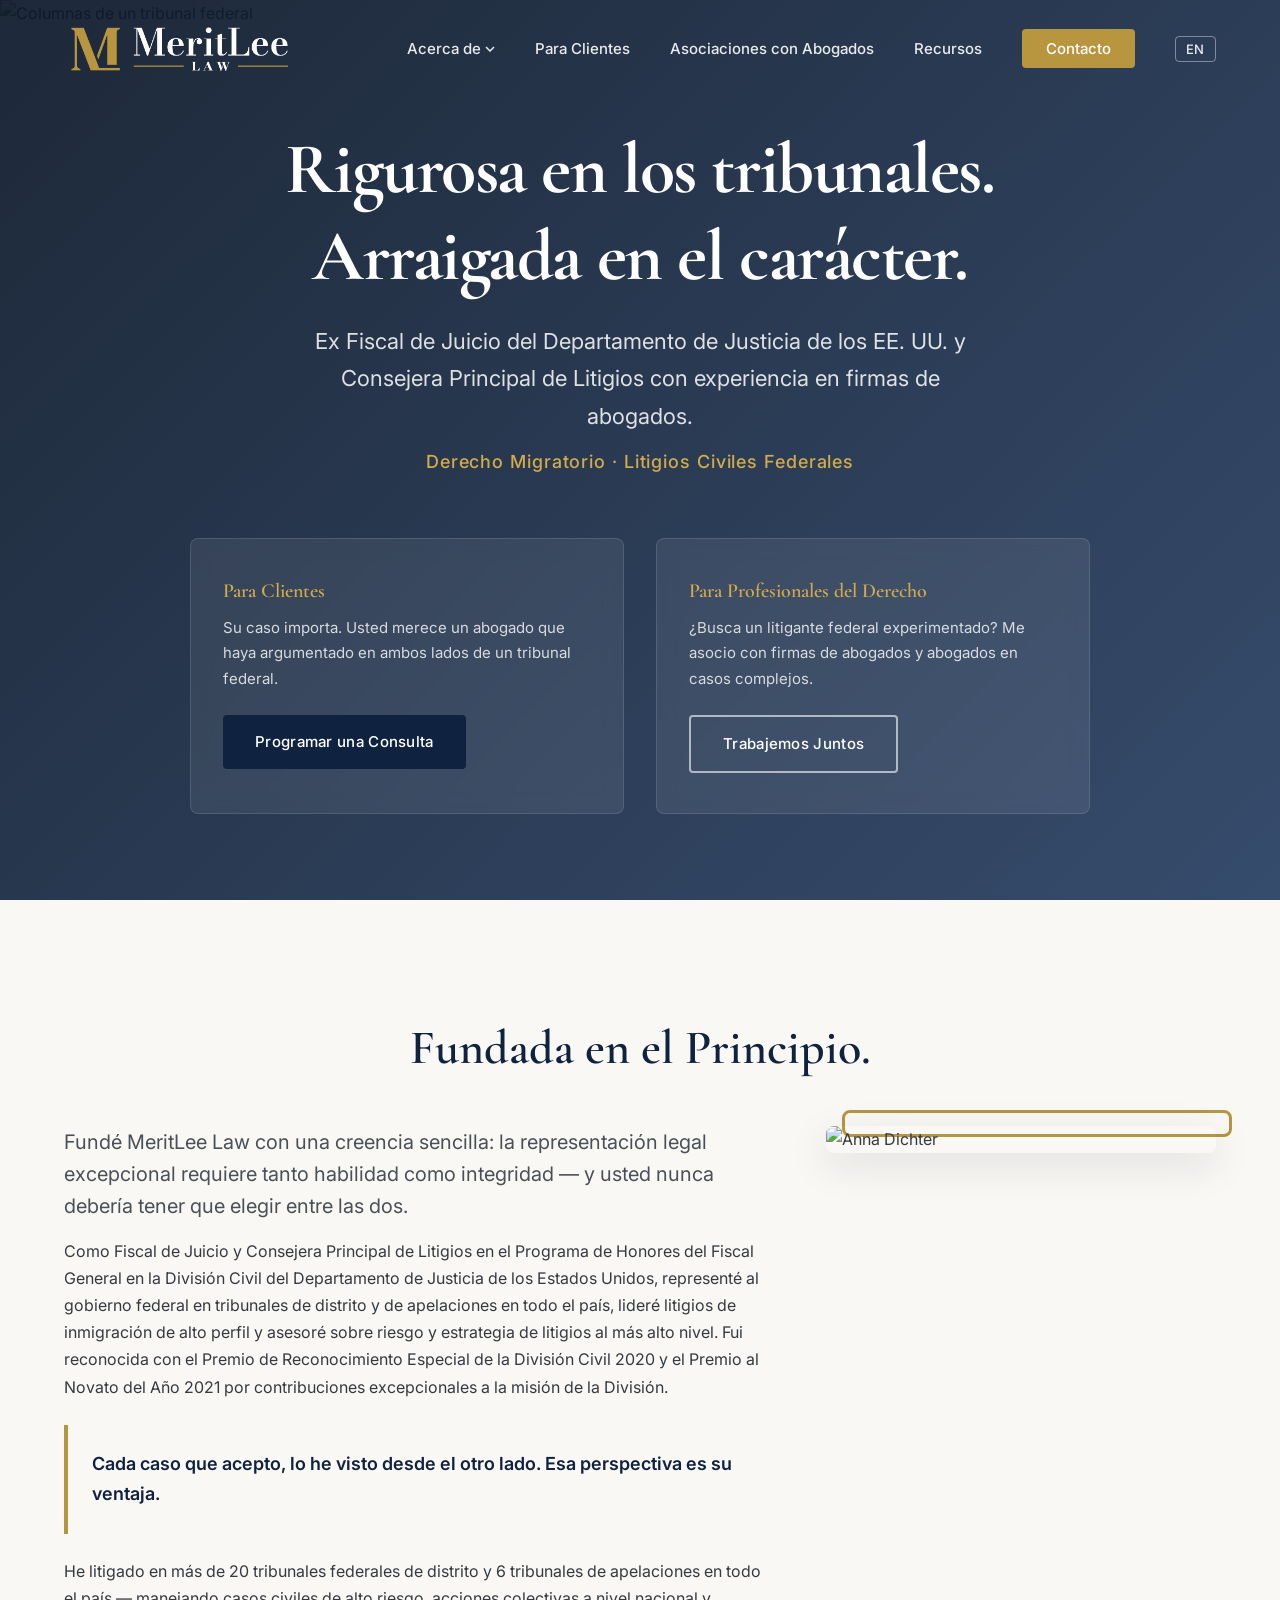
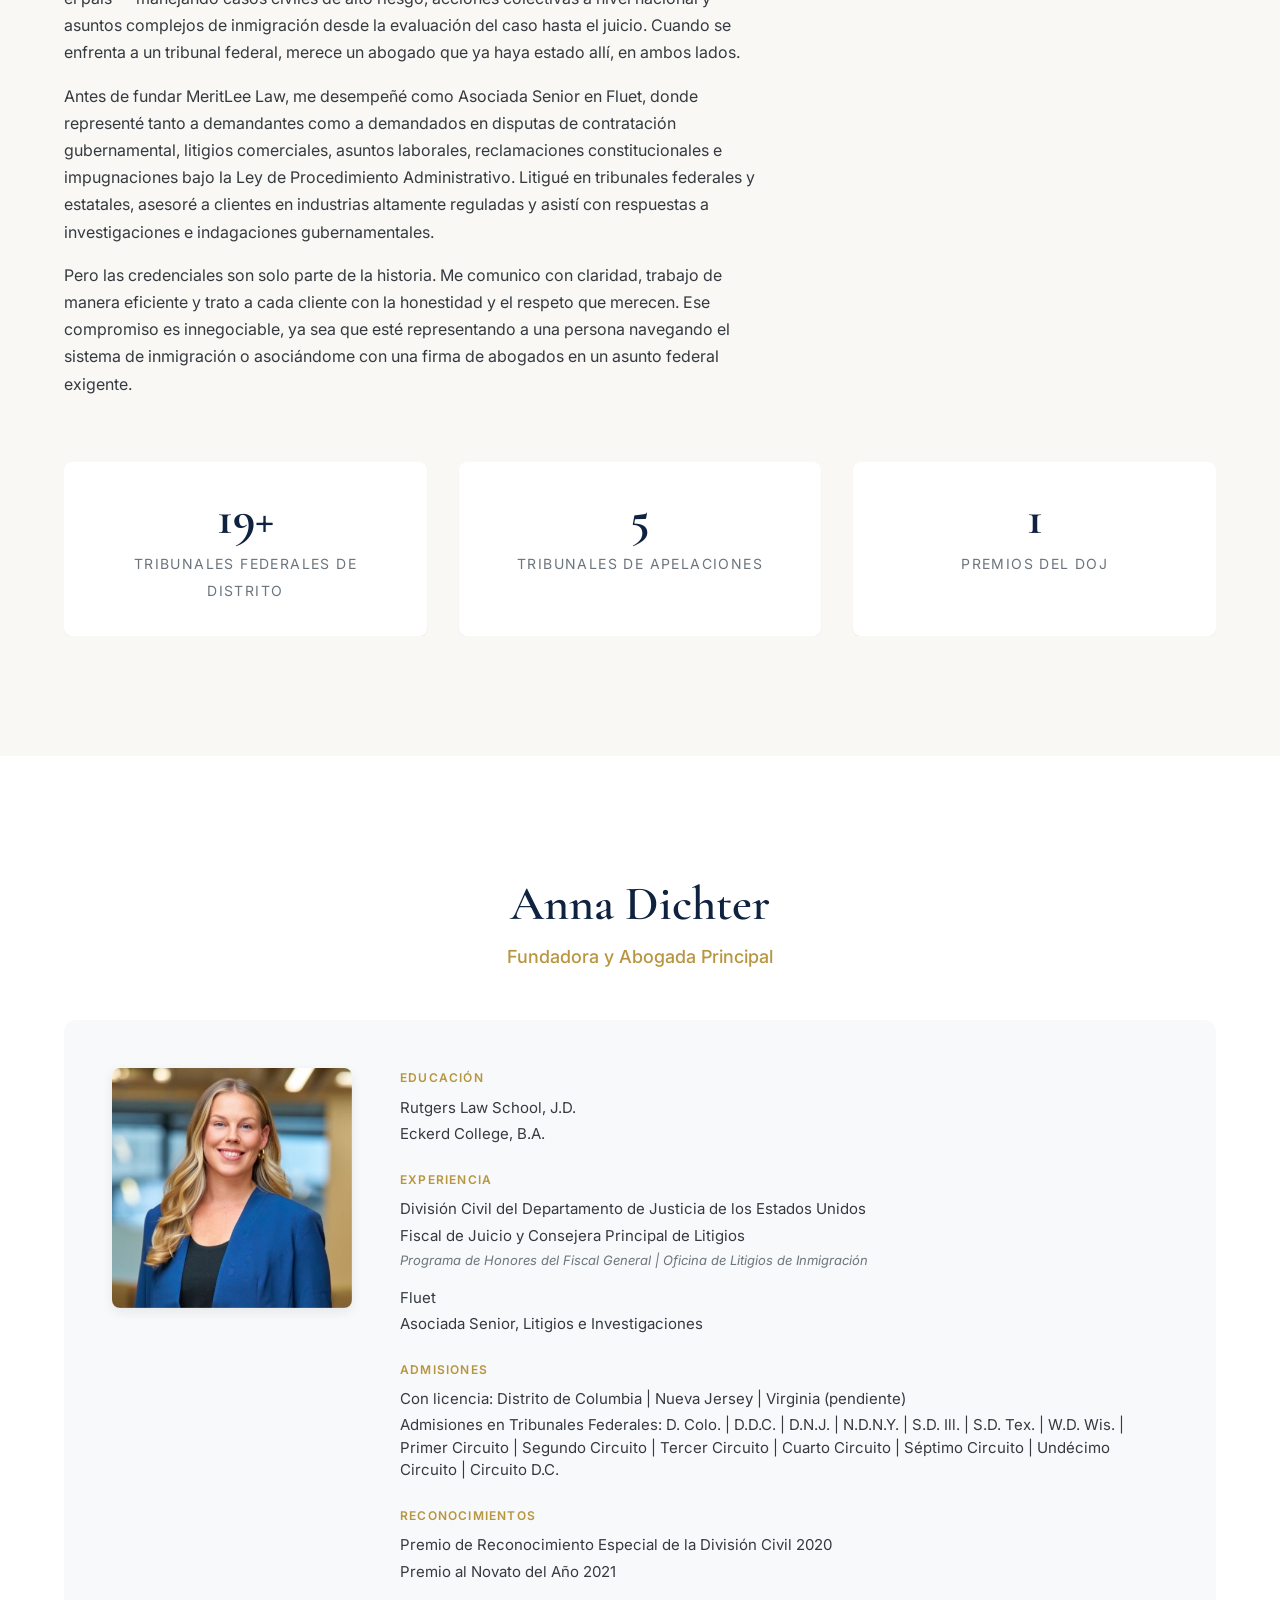
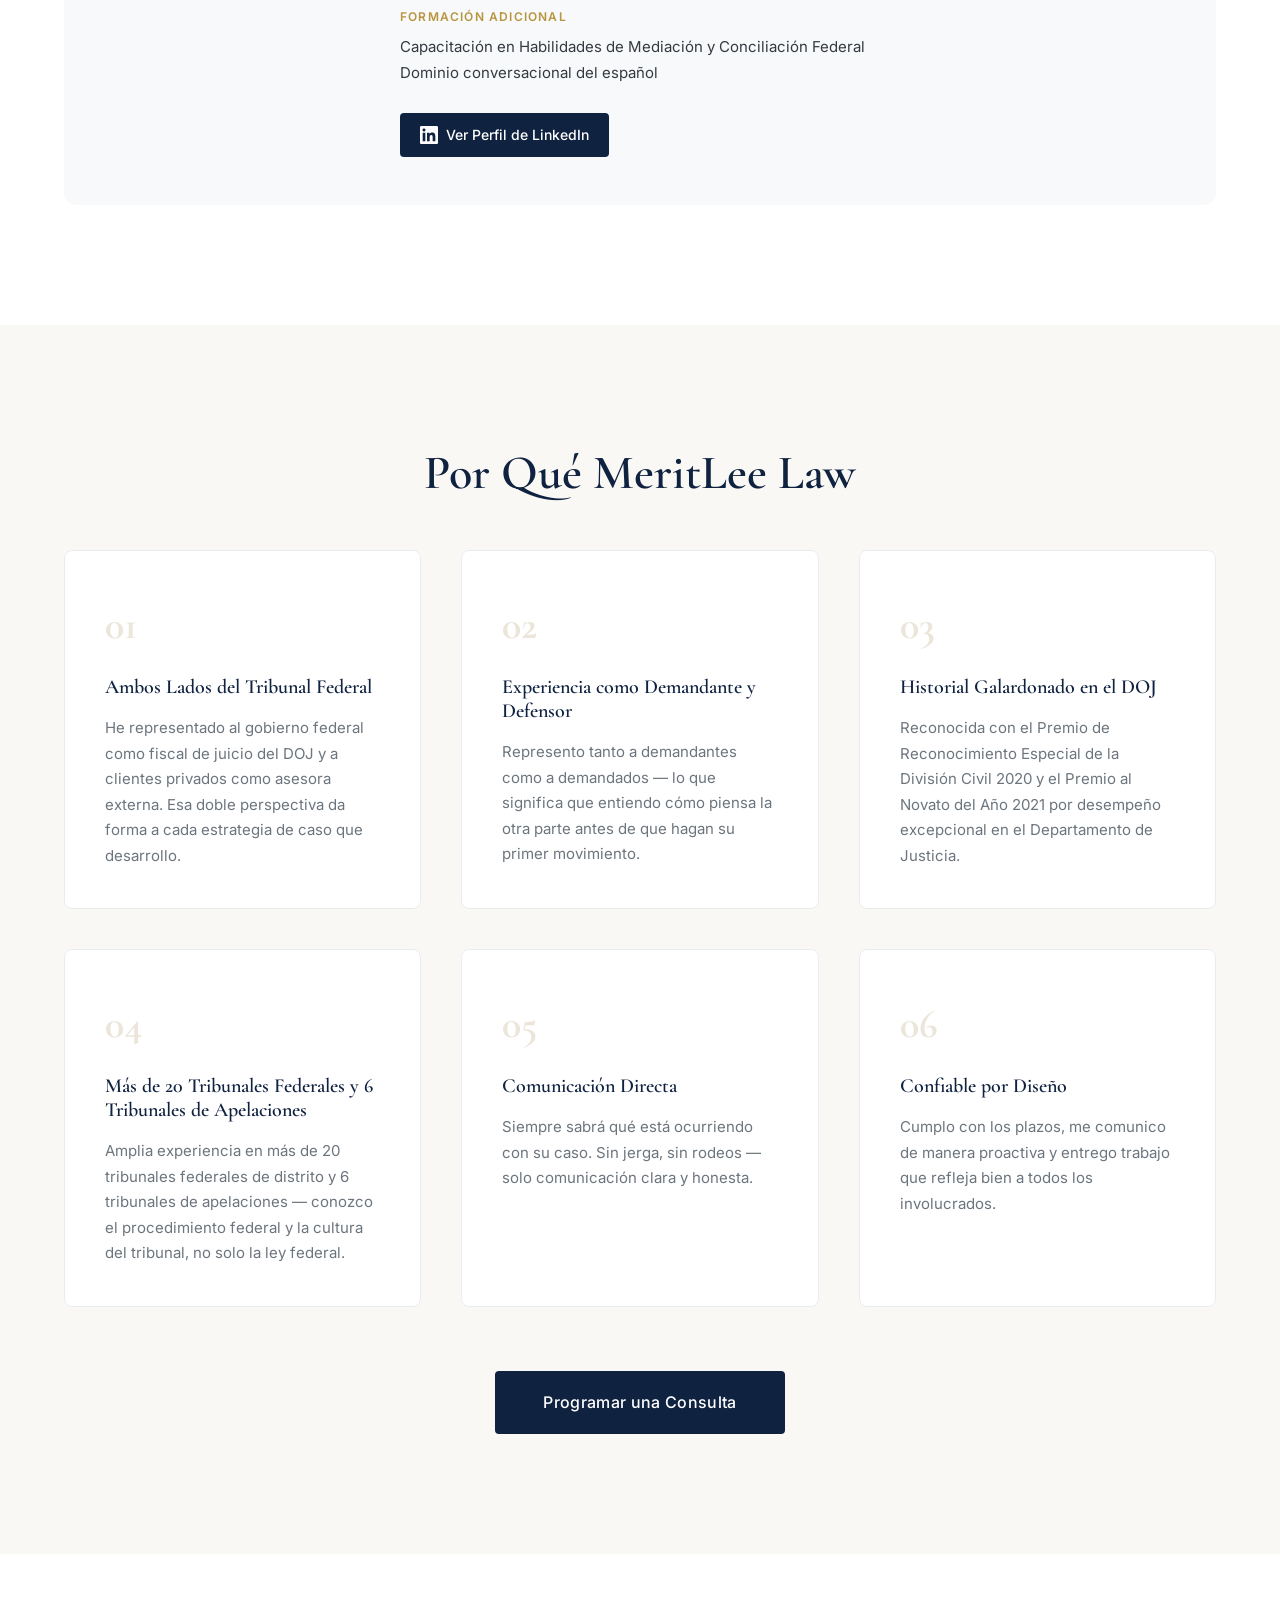
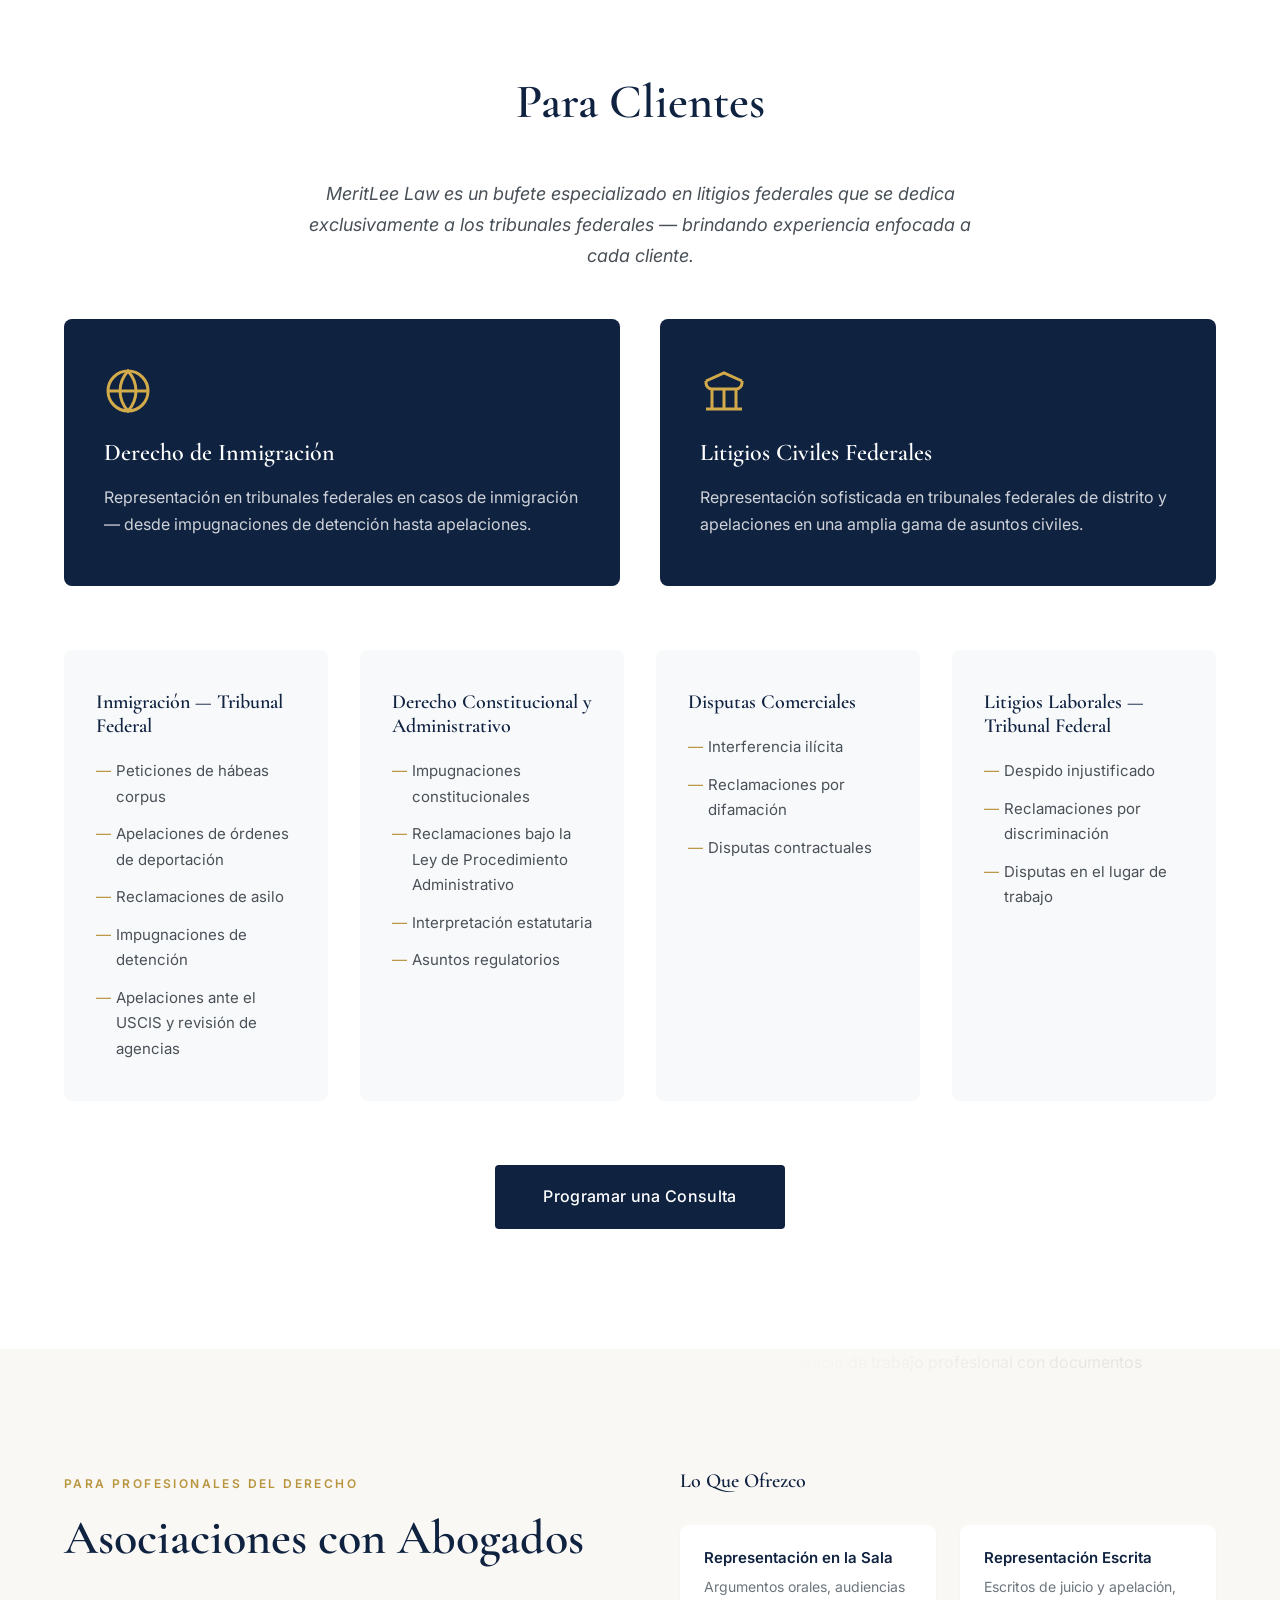
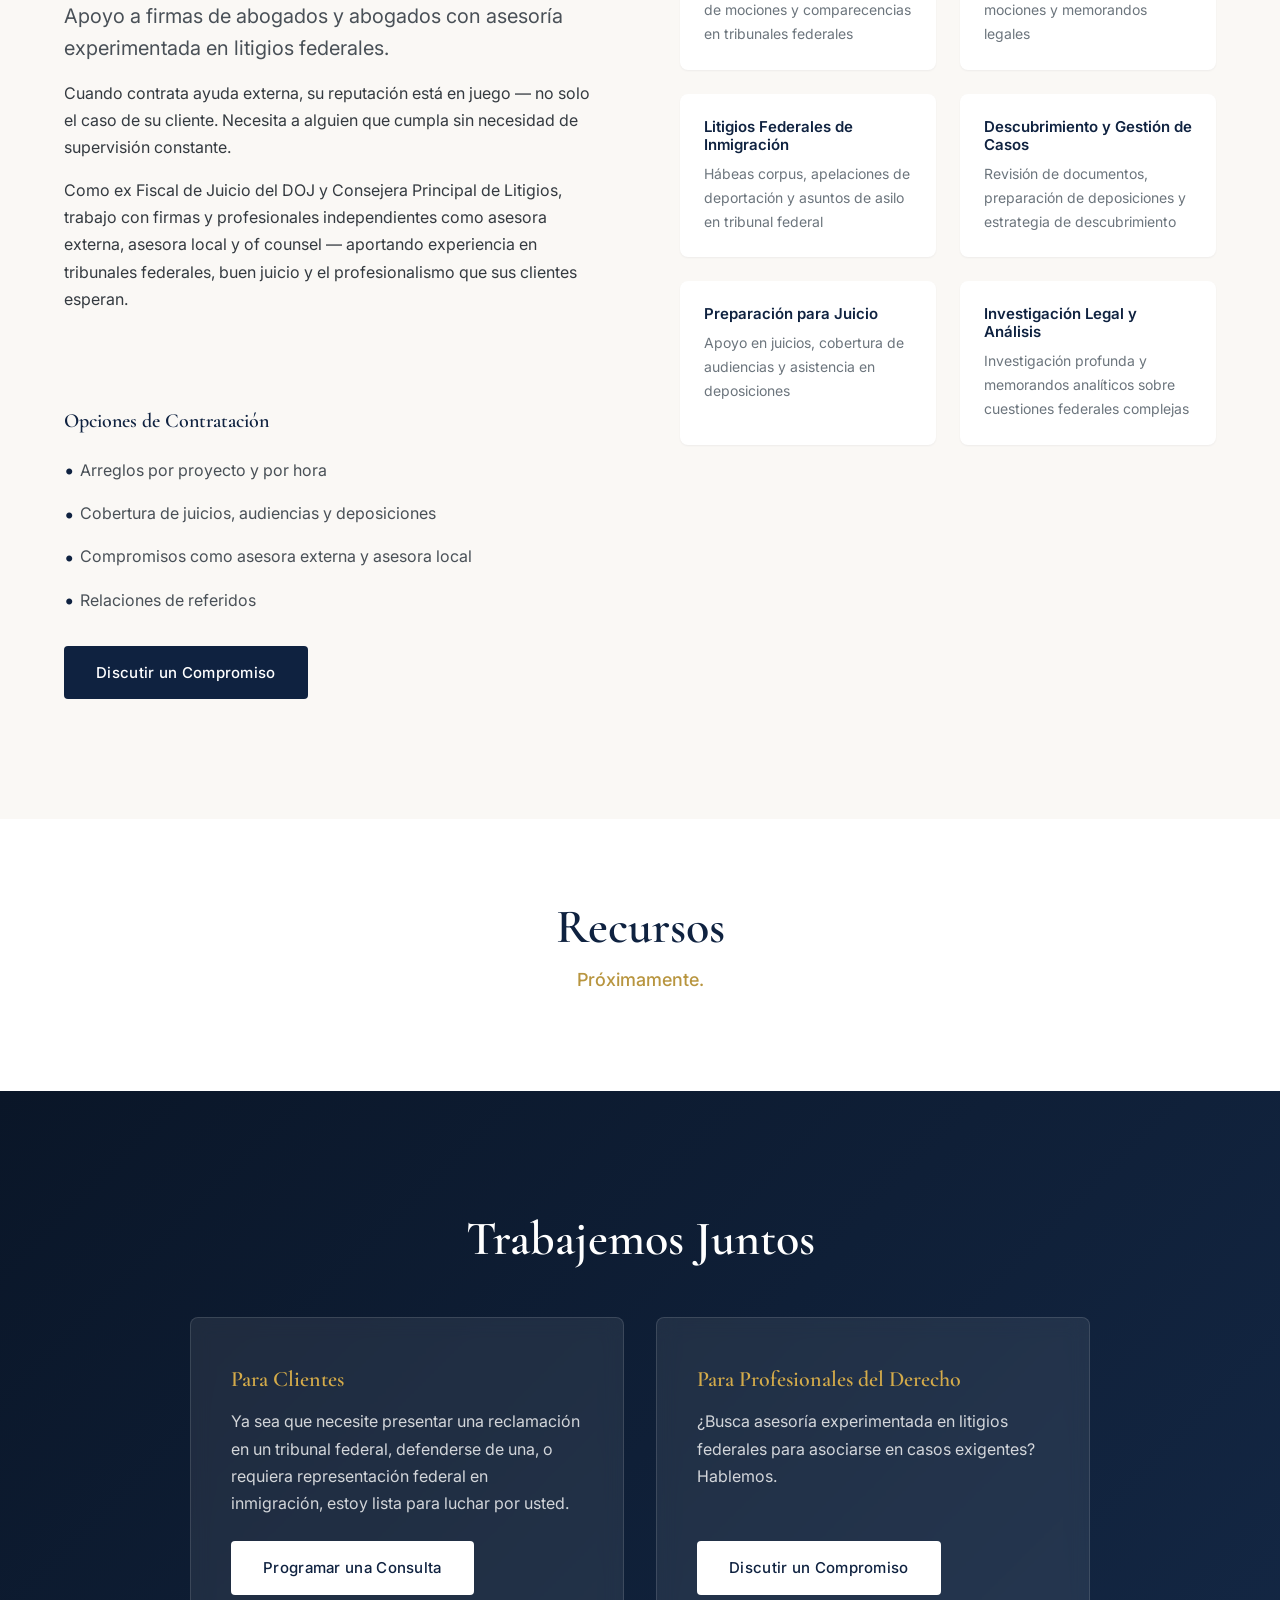
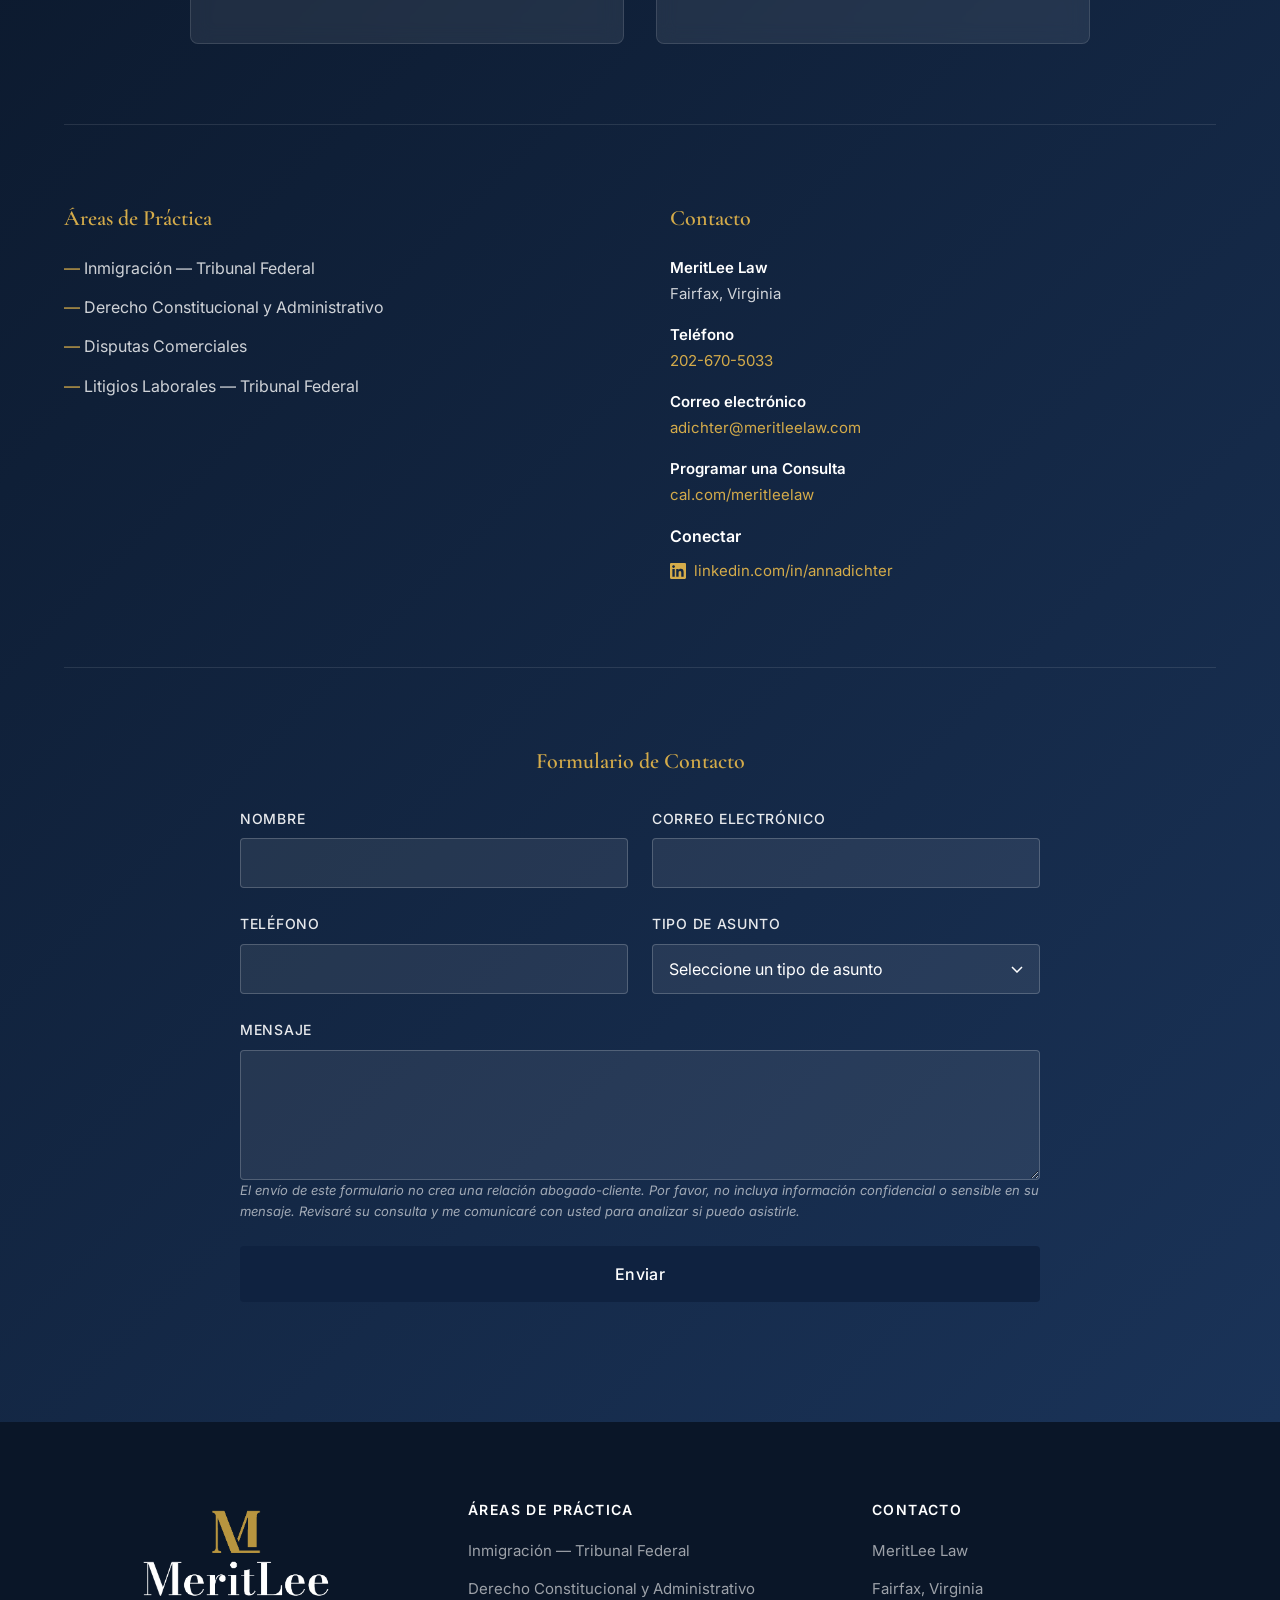
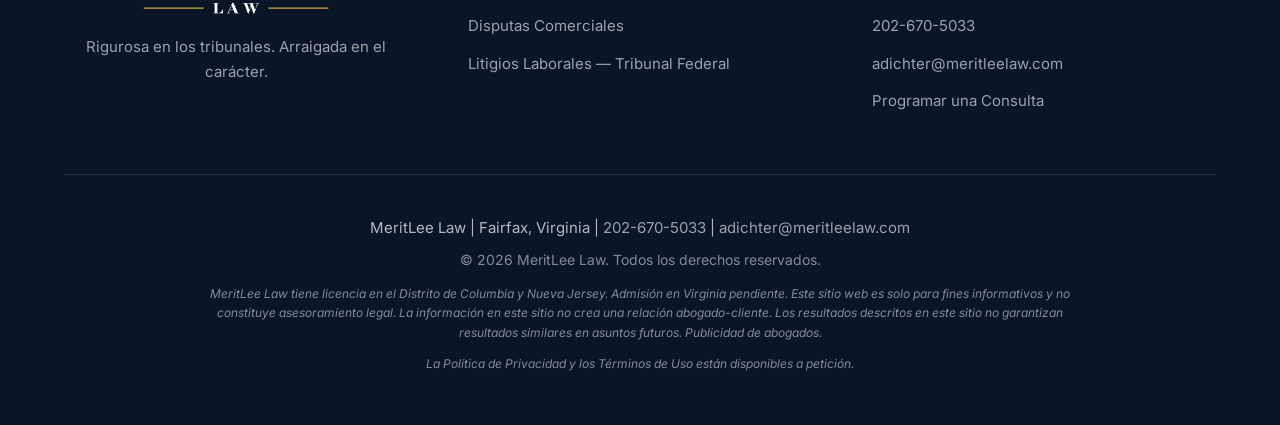
==== es/index.html @ 9e69882e "Add Spanish translation page and language toggle - Create es/index.html with professional Spanish tr" ====
<!DOCTYPE html>
<html lang="es">
<head>
    <meta charset="UTF-8">
    <meta name="viewport" content="width=device-width, initial-scale=1.0">
    <title>MeritLee Law | Ex Fiscal del DOJ | Litigios Federales</title>
    <meta name="description" content="Ex fiscal de juicio del DOJ que ofrece representaci&oacute;n en litigios federales y derecho migratorio. MeritLee Law &mdash; rigurosa en los tribunales, arraigada en el car&aacute;cter.">
    <link rel="preconnect" href="https://fonts.googleapis.com">
    <link rel="preconnect" href="https://fonts.gstatic.com" crossorigin>
    <link href="https://fonts.googleapis.com/css2?family=Bodoni+Moda:opsz,wght@6..96,400;6..96,500;6..96,600&family=Cormorant+Garamond:wght@400;500;600;700&family=Inter:wght@300;400;500;600&display=swap" rel="stylesheet">
    <link rel="icon" type="image/svg+xml" href="../favicon.svg">
    <link rel="stylesheet" href="../styles.css">
</head>
<body>
    <!-- Navigation -->
    <nav class="nav" id="nav">
        <div class="nav-container">
            <a href="#" class="logo">
                <img src="../images/logo-white.png" alt="MeritLee Law" class="logo-img logo-img-white">
                <img src="../images/logo-color.png" alt="MeritLee Law" class="logo-img logo-img-color">
            </a>
            <button class="nav-toggle" id="nav-toggle" aria-label="Alternar navegaci&oacute;n">
                <span></span>
                <span></span>
                <span></span>
            </button>
            <ul class="nav-menu" id="nav-menu">
                <li class="nav-dropdown">
                    <a href="#about" class="nav-dropdown-trigger">Acerca de <svg class="dropdown-arrow" viewBox="0 0 10 6" width="10" height="6"><path d="M1 1l4 4 4-4" stroke="currentColor" fill="none" stroke-width="1.5"/></svg></a>
                    <ul class="nav-dropdown-menu">
                        <li><a href="#anna-dichter">Anna Dichter</a></li>
                        <li><a href="#why-us">Por Qu&eacute; MeritLee Law</a></li>
                    </ul>
                </li>
                <li><a href="#services">Para Clientes</a></li>
                <li><a href="#contract">Asociaciones con Abogados</a></li>
                <li><a href="#resources">Recursos</a></li>
                <li><a href="#contact" class="nav-cta">Contacto</a></li>
                <li class="lang-toggle"><a href="/" class="lang-link">EN</a></li>
            </ul>
        </div>
    </nav>

    <!-- Hero Section -->
    <header class="hero">
        <div class="hero-bg">
            <img src="https://images.unsplash.com/photo-1589829545856-d10d557cf95f?auto=format&fit=crop&w=1920&q=80" alt="Columnas de un tribunal federal" class="hero-image">
        </div>
        <div class="hero-content">
            <h1 class="hero-title">Rigurosa en los tribunales.<br>Arraigada en el car&aacute;cter.</h1>
            <p class="hero-subtitle">Ex Fiscal de Juicio del Departamento de Justicia de los EE. UU. y Consejera Principal de Litigios con experiencia en firmas de abogados.</p>
            <p class="hero-practice-areas">Derecho Migratorio &middot; Litigios Civiles Federales</p>
            <div class="hero-cards">
                <div class="hero-card">
                    <h3>Para Clientes</h3>
                    <p>Su caso importa. Usted merece un abogado que haya argumentado en ambos lados de un tribunal federal.</p>
                    <a href="https://cal.com/meritleelaw" class="btn btn-primary" target="_blank" rel="noopener noreferrer">Programar una Consulta</a>
                </div>
                <div class="hero-card">
                    <h3>Para Profesionales del Derecho</h3>
                    <p>&iquest;Busca un litigante federal experimentado? Me asocio con firmas de abogados y abogados en casos complejos.</p>
                    <a href="#contract" class="btn btn-secondary hero-btn-secondary">Trabajemos Juntos</a>
                </div>
            </div>
        </div>
    </header>

    <!-- About Section -->
    <section class="section about" id="about">
        <div class="container">
            <div class="section-header">
                <h2 class="section-title">Fundada en el Principio.</h2>
            </div>
            <div class="about-content about-content-new">
                <div class="about-text">
                    <p class="lead">Fund&eacute; MeritLee Law con una creencia sencilla: la representaci&oacute;n legal excepcional requiere tanto habilidad como integridad &mdash; y usted nunca deber&iacute;a tener que elegir entre las dos.</p>
                    <p>Como Fiscal de Juicio y Consejera Principal de Litigios en el Programa de Honores del Fiscal General en la Divisi&oacute;n Civil del Departamento de Justicia de los Estados Unidos, represent&eacute; al gobierno federal en tribunales de distrito y de apelaciones en todo el pa&iacute;s, lider&eacute; litigios de inmigraci&oacute;n de alto perfil y asesor&eacute; sobre riesgo y estrategia de litigios al m&aacute;s alto nivel. Fui reconocida con el Premio de Reconocimiento Especial de la Divisi&oacute;n Civil 2020 y el Premio al Novato del A&ntilde;o 2021 por contribuciones excepcionales a la misi&oacute;n de la Divisi&oacute;n.</p>
                    <p class="about-highlight"><strong>Cada caso que acepto, lo he visto desde el otro lado. Esa perspectiva es su ventaja.</strong></p>
                    <p>He litigado en m&aacute;s de 20 tribunales federales de distrito y 6 tribunales de apelaciones en todo el pa&iacute;s &mdash; manejando casos civiles de alto riesgo, acciones colectivas a nivel nacional y asuntos complejos de inmigraci&oacute;n desde la evaluaci&oacute;n del caso hasta el juicio. Cuando se enfrenta a un tribunal federal, merece un abogado que ya haya estado all&iacute;, en ambos lados.</p>
                    <p>Antes de fundar MeritLee Law, me desempe&ntilde;&eacute; como Asociada Senior en Fluet, donde represent&eacute; tanto a demandantes como a demandados en disputas de contrataci&oacute;n gubernamental, litigios comerciales, asuntos laborales, reclamaciones constitucionales e impugnaciones bajo la Ley de Procedimiento Administrativo. Litigu&eacute; en tribunales federales y estatales, asesor&eacute; a clientes en industrias altamente reguladas y asist&iacute; con respuestas a investigaciones e indagaciones gubernamentales.</p>
                    <p>Pero las credenciales son solo parte de la historia. Me comunico con claridad, trabajo de manera eficiente y trato a cada cliente con la honestidad y el respeto que merecen. Ese compromiso es innegociable, ya sea que est&eacute; representando a una persona navegando el sistema de inmigraci&oacute;n o asoci&aacute;ndome con una firma de abogados en un asunto federal exigente.</p>
                </div>
                <div class="about-sidebar">
                    <div class="about-photo">
                        <img src="../images/anna-tan-suit.jpg" alt="Anna Dichter">
                    </div>
                </div>
            </div>
            <div class="about-stats">
                <div class="stat">
                    <span class="stat-number">20+</span>
                    <span class="stat-label">Tribunales Federales de Distrito</span>
                </div>
                <div class="stat">
                    <span class="stat-number">6</span>
                    <span class="stat-label">Tribunales de Apelaciones</span>
                </div>
                <div class="stat">
                    <span class="stat-number">2</span>
                    <span class="stat-label">Premios del DOJ</span>
                </div>
            </div>
        </div>
    </section>

    <!-- Anna Dichter Section -->
    <section class="section attorneys" id="anna-dichter">
        <div class="container">
            <div class="section-header">
                <h2 class="section-title">Anna Dichter</h2>
                <p class="section-subtitle">Fundadora y Abogada Principal</p>
            </div>
            <div class="attorneys-grid">
                <div class="attorney-card">
                    <div class="attorney-image">
                        <img src="../images/anna-dichter.jpg" alt="Anna Dichter">
                    </div>
                    <div class="attorney-info">
                        <div class="attorney-credentials">
                            <div class="credential credential-wide">
                                <span class="credential-label">Educaci&oacute;n</span>
                                <span class="credential-value">Rutgers Law School, J.D.</span>
                                <span class="credential-value">Eckerd College, B.A.</span>
                            </div>
                            <div class="credential credential-wide">
                                <span class="credential-label">Experiencia</span>
                                <span class="credential-value">Divisi&oacute;n Civil del Departamento de Justicia de los Estados Unidos</span>
                                <span class="credential-value">Fiscal de Juicio y Consejera Principal de Litigios</span>
                                <span class="credential-value credential-sub">Programa de Honores del Fiscal General | Oficina de Litigios de Inmigraci&oacute;n</span>
                                <span class="credential-value" style="margin-top: 12px;">Fluet</span>
                                <span class="credential-value">Asociada Senior, Litigios e Investigaciones</span>
                            </div>
                            <div class="credential credential-wide">
                                <span class="credential-label">Admisiones</span>
                                <span class="credential-value">Con licencia: Distrito de Columbia | Nueva Jersey | Virginia (pendiente)</span>
                                <span class="credential-value">Admisiones en Tribunales Federales: D. Colo. | D.D.C. | D.N.J. | N.D.N.Y. | S.D. Ill. | S.D. Tex. | W.D. Wis. | Primer Circuito | Segundo Circuito | Tercer Circuito | Cuarto Circuito | S&eacute;ptimo Circuito | Und&eacute;cimo Circuito | Circuito D.C.</span>
                            </div>
                            <div class="credential credential-wide">
                                <span class="credential-label">Reconocimientos</span>
                                <span class="credential-value">Premio de Reconocimiento Especial de la Divisi&oacute;n Civil 2020</span>
                                <span class="credential-value">Premio al Novato del A&ntilde;o 2021</span>
                            </div>
                            <div class="credential credential-wide">
                                <span class="credential-label">Formaci&oacute;n Adicional</span>
                                <span class="credential-value">Capacitaci&oacute;n en Habilidades de Mediaci&oacute;n y Conciliaci&oacute;n Federal</span>
                                <span class="credential-value">Dominio conversacional del espa&ntilde;ol</span>
                            </div>
                        </div>
                        <a href="https://www.linkedin.com/in/anna-dichter-69ab863a/" target="_blank" rel="noopener noreferrer" class="attorney-linkedin">
                            <svg viewBox="0 0 24 24" fill="currentColor" width="20" height="20">
                                <path d="M20.447 20.452h-3.554v-5.569c0-1.328-.027-3.037-1.852-3.037-1.853 0-2.136 1.445-2.136 2.939v5.667H9.351V9h3.414v1.561h.046c.477-.9 1.637-1.85 3.37-1.85 3.601 0 4.267 2.37 4.267 5.455v6.286zM5.337 7.433c-1.144 0-2.063-.926-2.063-2.065 0-1.138.92-2.063 2.063-2.063 1.14 0 2.064.925 2.064 2.063 0 1.139-.925 2.065-2.064 2.065zm1.782 13.019H3.555V9h3.564v11.452zM22.225 0H1.771C.792 0 0 .774 0 1.729v20.542C0 23.227.792 24 1.771 24h20.451C23.2 24 24 23.227 24 22.271V1.729C24 .774 23.2 0 22.222 0h.003z"/>
                            </svg>
                            Ver Perfil de LinkedIn
                        </a>
                    </div>
                </div>
            </div>
        </div>
    </section>

    <!-- Why MeritLee Law Section -->
    <section class="section why-us" id="why-us">
        <div class="container">
            <div class="section-header">
                <h2 class="section-title">Por Qu&eacute; MeritLee Law</h2>
            </div>
            <div class="why-grid">
                <div class="why-card">
                    <div class="why-number">01</div>
                    <h3>Ambos Lados del Tribunal Federal</h3>
                    <p>He representado al gobierno federal como fiscal de juicio del DOJ y a clientes privados como asesora externa. Esa doble perspectiva da forma a cada estrategia de caso que desarrollo.</p>
                </div>
                <div class="why-card">
                    <div class="why-number">02</div>
                    <h3>Experiencia como Demandante y Defensor</h3>
                    <p>Represento tanto a demandantes como a demandados &mdash; lo que significa que entiendo c&oacute;mo piensa la otra parte antes de que hagan su primer movimiento.</p>
                </div>
                <div class="why-card">
                    <div class="why-number">03</div>
                    <h3>Historial Galardonado en el DOJ</h3>
                    <p>Reconocida con el Premio de Reconocimiento Especial de la Divisi&oacute;n Civil 2020 y el Premio al Novato del A&ntilde;o 2021 por desempe&ntilde;o excepcional en el Departamento de Justicia.</p>
                </div>
                <div class="why-card">
                    <div class="why-number">04</div>
                    <h3>M&aacute;s de 20 Tribunales Federales y 6 Tribunales de Apelaciones</h3>
                    <p>Amplia experiencia en m&aacute;s de 20 tribunales federales de distrito y 6 tribunales de apelaciones &mdash; conozco el procedimiento federal y la cultura del tribunal, no solo la ley federal.</p>
                </div>
                <div class="why-card">
                    <div class="why-number">05</div>
                    <h3>Comunicaci&oacute;n Directa</h3>
                    <p>Siempre sabr&aacute; qu&eacute; est&aacute; ocurriendo con su caso. Sin jerga, sin rodeos &mdash; solo comunicaci&oacute;n clara y honesta.</p>
                </div>
                <div class="why-card">
                    <div class="why-number">06</div>
                    <h3>Confiable por Dise&ntilde;o</h3>
                    <p>Cumplo con los plazos, me comunico de manera proactiva y entrego trabajo que refleja bien a todos los involucrados.</p>
                </div>
            </div>
            <div class="why-cta">
                <a href="https://cal.com/meritleelaw" class="btn btn-primary btn-large" target="_blank" rel="noopener noreferrer">Programar una Consulta</a>
            </div>
        </div>
    </section>

    <!-- For Clients (Services) Section -->
    <section class="section services" id="services">
        <div class="container">
            <div class="section-header">
                <h2 class="section-title">Para Clientes</h2>
            </div>

            <p class="services-description">MeritLee Law es un bufete especializado en litigios federales que se dedica exclusivamente a los tribunales federales &mdash; brindando experiencia enfocada a cada cliente.</p>

            <div class="services-intro">
                <div class="service-main">
                    <div class="service-icon">
                        <svg viewBox="0 0 24 24" fill="none" stroke="currentColor" stroke-width="1.5">
                            <circle cx="12" cy="12" r="10"/>
                            <path d="M2 12h20M12 2a15.3 15.3 0 014 10 15.3 15.3 0 01-4 10 15.3 15.3 0 01-4-10 15.3 15.3 0 014-10z"/>
                        </svg>
                    </div>
                    <h3>Derecho de Inmigraci&oacute;n</h3>
                    <p>Representaci&oacute;n en tribunales federales en casos de inmigraci&oacute;n &mdash; desde impugnaciones de detenci&oacute;n hasta apelaciones.</p>
                </div>
                <div class="service-main">
                    <div class="service-icon">
                        <svg viewBox="0 0 24 24" fill="none" stroke="currentColor" stroke-width="1.5">
                            <path d="M3 21h18M3 7v1a3 3 0 003 3h12a3 3 0 003-3V7M6 21V11M18 21V11M12 21V11"/>
                            <path d="M3 7l9-4 9 4"/>
                        </svg>
                    </div>
                    <h3>Litigios Civiles Federales</h3>
                    <p>Representaci&oacute;n sofisticada en tribunales federales de distrito y apelaciones en una amplia gama de asuntos civiles.</p>
                </div>
            </div>

            <div class="services-grid">
                <div class="service-card">
                    <h3>Inmigraci&oacute;n &mdash; Tribunal Federal</h3>
                    <ul class="service-list">
                        <li>Peticiones de h&aacute;beas corpus</li>
                        <li>Apelaciones de &oacute;rdenes de deportaci&oacute;n</li>
                        <li>Reclamaciones de asilo</li>
                        <li>Impugnaciones de detenci&oacute;n</li>
                        <li>Apelaciones ante el USCIS y revisi&oacute;n de agencias</li>
                    </ul>
                </div>
                <div class="service-card">
                    <h3>Derecho Constitucional y Administrativo</h3>
                    <ul class="service-list">
                        <li>Impugnaciones constitucionales</li>
                        <li>Reclamaciones bajo la Ley de Procedimiento Administrativo</li>
                        <li>Interpretaci&oacute;n estatutaria</li>
                        <li>Asuntos regulatorios</li>
                    </ul>
                </div>
                <div class="service-card">
                    <h3>Disputas Comerciales</h3>
                    <ul class="service-list">
                        <li>Interferencia il&iacute;cita</li>
                        <li>Reclamaciones por difamaci&oacute;n</li>
                        <li>Disputas contractuales</li>
                    </ul>
                </div>
                <div class="service-card">
                    <h3>Litigios Laborales &mdash; Tribunal Federal</h3>
                    <ul class="service-list">
                        <li>Despido injustificado</li>
                        <li>Reclamaciones por discriminaci&oacute;n</li>
                        <li>Disputas en el lugar de trabajo</li>
                    </ul>
                </div>
            </div>
            <div class="services-cta">
                <a href="https://cal.com/meritleelaw" class="btn btn-primary btn-large" target="_blank" rel="noopener noreferrer">Programar una Consulta</a>
            </div>
        </div>
    </section>

    <!-- Attorney Partnerships Section -->
    <section class="section contract" id="contract">
        <div class="contract-bg">
            <img src="https://images.unsplash.com/photo-1450101499163-c8848c66ca85?auto=format&fit=crop&w=1920&q=80" alt="Espacio de trabajo profesional con documentos">
        </div>
        <div class="container">
            <div class="contract-layout">
                <div class="contract-intro">
                    <span class="section-label">Para Profesionales del Derecho</span>
                    <h2 class="section-title">Asociaciones con Abogados</h2>
                    <p class="lead">Apoyo a firmas de abogados y abogados con asesor&iacute;a experimentada en litigios federales.</p>
                    <p>Cuando contrata ayuda externa, su reputaci&oacute;n est&aacute; en juego &mdash; no solo el caso de su cliente. Necesita a alguien que cumpla sin necesidad de supervisi&oacute;n constante.</p>
                    <p>Como ex Fiscal de Juicio del DOJ y Consejera Principal de Litigios, trabajo con firmas y profesionales independientes como asesora externa, asesora local y of counsel &mdash; aportando experiencia en tribunales federales, buen juicio y el profesionalismo que sus clientes esperan.</p>
                </div>
                <div class="contract-services">
                    <h3>Lo Que Ofrezco</h3>
                    <div class="contract-grid">
                        <div class="contract-item">
                            <h4>Representaci&oacute;n en la Sala</h4>
                            <p>Argumentos orales, audiencias de mociones y comparecencias en tribunales federales</p>
                        </div>
                        <div class="contract-item">
                            <h4>Representaci&oacute;n Escrita</h4>
                            <p>Escritos de juicio y apelaci&oacute;n, mociones y memorandos legales</p>
                        </div>
                        <div class="contract-item">
                            <h4>Litigios Federales de Inmigraci&oacute;n</h4>
                            <p>H&aacute;beas corpus, apelaciones de deportaci&oacute;n y asuntos de asilo en tribunal federal</p>
                        </div>
                        <div class="contract-item">
                            <h4>Descubrimiento y Gesti&oacute;n de Casos</h4>
                            <p>Revisi&oacute;n de documentos, preparaci&oacute;n de deposiciones y estrategia de descubrimiento</p>
                        </div>
                        <div class="contract-item">
                            <h4>Preparaci&oacute;n para Juicio</h4>
                            <p>Apoyo en juicios, cobertura de audiencias y asistencia en deposiciones</p>
                        </div>
                        <div class="contract-item">
                            <h4>Investigaci&oacute;n Legal y An&aacute;lisis</h4>
                            <p>Investigaci&oacute;n profunda y memorandos anal&iacute;ticos sobre cuestiones federales complejas</p>
                        </div>
                    </div>
                </div>
                <div class="contract-arrangements">
                    <h3>Opciones de Contrataci&oacute;n</h3>
                    <ul class="arrangement-list arrangement-bullets">
                        <li>Arreglos por proyecto y por hora</li>
                        <li>Cobertura de juicios, audiencias y deposiciones</li>
                        <li>Compromisos como asesora externa y asesora local</li>
                        <li>Relaciones de referidos</li>
                    </ul>
                    <a href="#contact-form" class="btn btn-primary">Discutir un Compromiso</a>
                </div>
            </div>
        </div>
    </section>

    <!-- Resources Section (Placeholder) -->
    <section class="section resources" id="resources">
        <div class="container">
            <div class="section-header">
                <h2 class="section-title">Recursos</h2>
                <p class="section-subtitle">Pr&oacute;ximamente.</p>
            </div>
        </div>
    </section>

    <!-- Let's Work Together / Contact Section -->
    <section class="section cta" id="contact">
        <div class="container">
            <div class="cta-content">
                <h2>Trabajemos Juntos</h2>
                <div class="cta-cards">
                    <div class="cta-card">
                        <h3>Para Clientes</h3>
                        <p>Ya sea que necesite presentar una reclamaci&oacute;n en un tribunal federal, defenderse de una, o requiera representaci&oacute;n federal en inmigraci&oacute;n, estoy lista para luchar por usted.</p>
                        <a href="https://cal.com/meritleelaw" class="btn btn-white" target="_blank" rel="noopener noreferrer">Programar una Consulta</a>
                    </div>
                    <div class="cta-card">
                        <h3>Para Profesionales del Derecho</h3>
                        <p>&iquest;Busca asesor&iacute;a experimentada en litigios federales para asociarse en casos exigentes? Hablemos.</p>
                        <a href="#contact-form" class="btn btn-white">Discutir un Compromiso</a>
                    </div>
                </div>
            </div>

            <div class="contact-info-section">
                <div class="contact-practice-areas">
                    <h3>&Aacute;reas de Pr&aacute;ctica</h3>
                    <ul>
                        <li>Inmigraci&oacute;n &mdash; Tribunal Federal</li>
                        <li>Derecho Constitucional y Administrativo</li>
                        <li>Disputas Comerciales</li>
                        <li>Litigios Laborales &mdash; Tribunal Federal</li>
                    </ul>
                </div>
                <div class="contact-details">
                    <h3>Contacto</h3>
                    <p><strong>MeritLee Law</strong><br>Fairfax, Virginia</p>
                    <p><strong>Tel&eacute;fono</strong><br><a href="tel:2026705033">202-670-5033</a></p>
                    <p><strong>Correo electr&oacute;nico</strong><br><a href="mailto:adichter@meritleelaw.com">adichter@meritleelaw.com</a></p>
                    <p><strong>Programar una Consulta</strong><br><a href="https://cal.com/meritleelaw" target="_blank" rel="noopener noreferrer">cal.com/meritleelaw</a></p>
                    <div class="contact-social">
                        <strong>Conectar</strong>
                        <a href="https://www.linkedin.com/in/annadichter" target="_blank" rel="noopener noreferrer" class="social-link">
                            <svg viewBox="0 0 24 24" fill="currentColor" width="16" height="16">
                                <path d="M20.447 20.452h-3.554v-5.569c0-1.328-.027-3.037-1.852-3.037-1.853 0-2.136 1.445-2.136 2.939v5.667H9.351V9h3.414v1.561h.046c.477-.9 1.637-1.85 3.37-1.85 3.601 0 4.267 2.37 4.267 5.455v6.286zM5.337 7.433c-1.144 0-2.063-.926-2.063-2.065 0-1.138.92-2.063 2.063-2.063 1.14 0 2.064.925 2.064 2.063 0 1.139-.925 2.065-2.064 2.065zm1.782 13.019H3.555V9h3.564v11.452zM22.225 0H1.771C.792 0 0 .774 0 1.729v20.542C0 23.227.792 24 1.771 24h20.451C23.2 24 24 23.227 24 22.271V1.729C24 .774 23.2 0 22.222 0h.003z"/>
                            </svg>
                            linkedin.com/in/annadichter
                        </a>
                    </div>
                </div>
            </div>

            <!-- Contact Form -->
            <div class="contact-form-wrapper" id="contact-form">
                <h3>Formulario de Contacto</h3>
                <form id="contact-form-el" class="contact-form" novalidate>
                    <div class="form-row">
                        <div class="form-group">
                            <label for="form-name">Nombre</label>
                            <input type="text" id="form-name" name="name" required>
                        </div>
                        <div class="form-group">
                            <label for="form-email">Correo electr&oacute;nico</label>
                            <input type="email" id="form-email" name="email" required>
                        </div>
                    </div>
                    <div class="form-row">
                        <div class="form-group">
                            <label for="form-phone">Tel&eacute;fono</label>
                            <input type="tel" id="form-phone" name="phone">
                        </div>
                        <div class="form-group">
                            <label for="form-matter">Tipo de asunto</label>
                            <select id="form-matter" name="matter_type" required>
                                <option value="" disabled selected>Seleccione un tipo de asunto</option>
                                <option value="client">Representaci&oacute;n de Clientes</option>
                                <option value="attorney">Asociaci&oacute;n con Abogados</option>
                                <option value="other">Otro</option>
                            </select>
                        </div>
                    </div>
                    <div class="form-group">
                        <label for="form-message">Mensaje</label>
                        <textarea id="form-message" name="message" rows="5"></textarea>
                    </div>
                    <p class="form-disclaimer">El env&iacute;o de este formulario no crea una relaci&oacute;n abogado-cliente. Por favor, no incluya informaci&oacute;n confidencial o sensible en su mensaje. Revisar&eacute; su consulta y me comunicar&eacute; con usted para analizar si puedo asistirle.</p>
                    <button type="submit" class="btn btn-primary btn-large">Enviar</button>
                </form>
            </div>
        </div>
    </section>

    <!-- Thank You Page -->
    <div class="thank-you-overlay" id="thank-you">
        <div class="thank-you-content">
            <div class="logo thank-you-logo">
                <img src="../images/logo-footer.png" alt="MeritLee Law" class="logo-img-footer">
            </div>
            <div class="thank-you-icon">
                <svg viewBox="0 0 24 24" fill="none" stroke="currentColor" stroke-width="2" width="48" height="48">
                    <path d="M20 6L9 17l-5-5"/>
                </svg>
            </div>
            <h2>Gracias</h2>
            <p>Su mensaje ha sido recibido. Revisar&eacute; su consulta y me comunicar&eacute; con usted para analizar si puedo asistirle.</p>
            <p class="thank-you-sub">Puede esperar una respuesta en un plazo de uno a dos d&iacute;as h&aacute;biles.</p>
            <button class="btn btn-primary" id="thank-you-close">Regresar al Sitio</button>
        </div>
    </div>

    <!-- Footer -->
    <footer class="footer">
        <div class="container">
            <div class="footer-content">
                <div class="footer-brand">
                    <div class="logo logo-footer">
                        <img src="../images/logo-footer.png" alt="MeritLee Law" class="logo-img-footer">
                    </div>
                    <p>Rigurosa en los tribunales. Arraigada en el car&aacute;cter.</p>
                </div>
                <div class="footer-links">
                    <div class="footer-col">
                        <h4>&Aacute;reas de Pr&aacute;ctica</h4>
                        <ul>
                            <li><a href="#services">Inmigraci&oacute;n &mdash; Tribunal Federal</a></li>
                            <li><a href="#services">Derecho Constitucional y Administrativo</a></li>
                            <li><a href="#services">Disputas Comerciales</a></li>
                            <li><a href="#services">Litigios Laborales &mdash; Tribunal Federal</a></li>
                        </ul>
                    </div>
                    <div class="footer-col">
                        <h4>Contacto</h4>
                        <ul>
                            <li>MeritLee Law</li>
                            <li>Fairfax, Virginia</li>
                            <li><a href="tel:2026705033">202-670-5033</a></li>
                            <li><a href="mailto:adichter@meritleelaw.com">adichter@meritleelaw.com</a></li>
                            <li><a href="https://cal.com/meritleelaw" target="_blank" rel="noopener noreferrer">Programar una Consulta</a></li>
                        </ul>
                    </div>
                </div>
            </div>
            <div class="footer-bottom">
                <p class="footer-contact-line">MeritLee Law | Fairfax, Virginia | <a href="tel:2026705033">202-670-5033</a> | <a href="mailto:adichter@meritleelaw.com">adichter@meritleelaw.com</a></p>
                <p>&copy; 2026 MeritLee Law. Todos los derechos reservados.</p>
                <p class="disclaimer">MeritLee Law tiene licencia en el Distrito de Columbia y Nueva Jersey. Admisi&oacute;n en Virginia pendiente. Este sitio web es solo para fines informativos y no constituye asesoramiento legal. La informaci&oacute;n en este sitio no crea una relaci&oacute;n abogado-cliente. Los resultados descritos en este sitio no garantizan resultados similares en asuntos futuros. Publicidad de abogados.</p>
                <p class="disclaimer">La Pol&iacute;tica de Privacidad y los T&eacute;rminos de Uso est&aacute;n disponibles a petici&oacute;n.</p>
            </div>
        </div>
    </footer>

    <script src="../script.js"></script>
</body>
</html>
---- styles.css ----
/* ===================================
   MeritLee Law - Professional Law Firm Website
   Color Palette: Navy, Gold, Cream, White
   =================================== */

/* CSS Custom Properties */
:root {
    /* Colors */
    --navy-900: #0a1628;
    --navy-800: #0f2240;
    --navy-700: #1a3358;
    --navy-600: #264573;
    --navy-500: #34598d;
    --gold-500: #b8953f;
    --gold-400: #d4ab4a;
    --gold-300: #e5c56e;
    --cream-100: #faf8f5;
    --cream-200: #f5f1eb;
    --cream-300: #ebe5da;
    --white: #ffffff;
    --gray-100: #f8f9fa;
    --gray-200: #e9ecef;
    --gray-300: #dee2e6;
    --gray-400: #ced4da;
    --gray-500: #adb5bd;
    --gray-600: #6c757d;
    --gray-700: #495057;
    --gray-800: #343a40;
    --gray-900: #212529;

    /* Typography */
    --font-heading: 'Cormorant Garamond', Georgia, serif;
    --font-body: 'Inter', -apple-system, BlinkMacSystemFont, sans-serif;

    /* Spacing */
    --section-padding: 120px;
    --container-max: 1200px;
    --container-padding: 24px;

    /* Transitions */
    --transition-fast: 0.15s ease;
    --transition-base: 0.3s ease;
    --transition-slow: 0.5s ease;

    /* Shadows */
    --shadow-sm: 0 1px 2px rgba(10, 22, 40, 0.05);
    --shadow-md: 0 4px 12px rgba(10, 22, 40, 0.08);
    --shadow-lg: 0 12px 40px rgba(10, 22, 40, 0.12);
    --shadow-xl: 0 24px 60px rgba(10, 22, 40, 0.16);
}

/* Reset & Base */
*, *::before, *::after {
    box-sizing: border-box;
    margin: 0;
    padding: 0;
}

html {
    scroll-behavior: smooth;
    font-size: 16px;
}

body {
    font-family: var(--font-body);
    font-size: 1rem;
    line-height: 1.7;
    color: var(--gray-800);
    background-color: var(--white);
    -webkit-font-smoothing: antialiased;
    -moz-osx-font-smoothing: grayscale;
}

img {
    max-width: 100%;
    height: auto;
    display: block;
}

a {
    color: inherit;
    text-decoration: none;
    transition: color var(--transition-fast);
}

ul {
    list-style: none;
}

/* Typography */
h1, h2, h3, h4, h5, h6 {
    font-family: var(--font-heading);
    font-weight: 600;
    line-height: 1.2;
    color: var(--navy-800);
}

h1 { font-size: clamp(2.5rem, 5vw, 4rem); }
h2 { font-size: clamp(2rem, 4vw, 3rem); }
h3 { font-size: clamp(1.25rem, 2.5vw, 1.5rem); }
h4 { font-size: 1.125rem; }

p {
    margin-bottom: 1rem;
}

.lead {
    font-size: 1.25rem;
    line-height: 1.6;
    color: var(--gray-700);
}

strong {
    font-weight: 600;
    color: var(--navy-700);
}

/* Container */
.container {
    max-width: var(--container-max);
    margin: 0 auto;
    padding: 0 var(--container-padding);
}

/* Buttons */
.btn {
    display: inline-flex;
    align-items: center;
    justify-content: center;
    padding: 14px 32px;
    font-family: var(--font-body);
    font-size: 0.9375rem;
    font-weight: 500;
    letter-spacing: 0.02em;
    border: none;
    border-radius: 4px;
    cursor: pointer;
    transition: all var(--transition-base);
    text-align: center;
}

.btn-primary {
    background: var(--navy-800);
    color: var(--white);
}

.btn-primary:hover {
    background: var(--navy-700);
    transform: translateY(-2px);
    box-shadow: var(--shadow-md);
}

.btn-secondary {
    background: transparent;
    color: var(--navy-800);
    border: 2px solid var(--navy-800);
}

.btn-secondary:hover {
    background: var(--navy-800);
    color: var(--white);
}

.hero-btn-secondary {
    color: var(--white);
    border-color: rgba(255, 255, 255, 0.6);
}

.hero-btn-secondary:hover {
    background: var(--white);
    color: var(--navy-800);
    border-color: var(--white);
}

.btn-white {
    background: var(--white);
    color: var(--navy-800);
}

.btn-white:hover {
    background: var(--cream-100);
    transform: translateY(-2px);
    box-shadow: var(--shadow-md);
}

.btn-large {
    padding: 18px 48px;
    font-size: 1rem;
}

/* Navigation */
.nav {
    position: fixed;
    top: 0;
    left: 0;
    right: 0;
    z-index: 1000;
    padding: 20px 0;
    transition: all var(--transition-base);
}

.nav.scrolled {
    background: var(--white);
    box-shadow: var(--shadow-md);
    padding: 12px 0;
}

.nav-container {
    max-width: var(--container-max);
    margin: 0 auto;
    padding: 0 var(--container-padding);
    display: flex;
    align-items: center;
    justify-content: space-between;
}

/* Logo */
.logo {
    display: inline-flex;
    align-items: center;
}

.logo-img {
    height: 58px;
    width: auto;
    transition: opacity var(--transition-base);
}

.logo-img-white {
    display: block;
}

.logo-img-color {
    display: none;
}

.nav.scrolled .logo-img-white {
    display: none;
}

.nav.scrolled .logo-img-color {
    display: block;
}

/* Footer logo */
.logo-footer {
    margin-bottom: 12px;
}

.logo-img-footer {
    height: 120px;
    width: auto;
}

/* Thank you page logo */
.thank-you-logo {
    align-items: center;
}

.nav-menu {
    display: flex;
    align-items: center;
    gap: 40px;
}

.nav-menu a {
    font-size: 0.9375rem;
    font-weight: 500;
    color: rgba(255, 255, 255, 0.9);
    transition: color var(--transition-fast);
}

.nav.scrolled .nav-menu a {
    color: var(--gray-700);
}

.nav-menu a:hover {
    color: var(--gold-400);
}

.nav.scrolled .nav-menu a:hover {
    color: var(--navy-800);
}

.nav-cta {
    padding: 10px 24px;
    background: var(--gold-500);
    color: var(--white) !important;
    border-radius: 4px;
}

.nav-cta:hover {
    background: var(--gold-400) !important;
    color: var(--white) !important;
}

/* Nav Dropdown */
.nav-dropdown {
    position: relative;
}

.nav-dropdown-trigger {
    display: flex;
    align-items: center;
    gap: 4px;
}

.dropdown-arrow {
    transition: transform var(--transition-fast);
}

.nav-dropdown:hover .dropdown-arrow {
    transform: rotate(180deg);
}

.nav-dropdown-menu {
    position: absolute;
    top: 100%;
    left: 50%;
    transform: translateX(-50%);
    min-width: 200px;
    background: var(--white);
    border-radius: 8px;
    box-shadow: var(--shadow-lg);
    padding: 12px 0;
    opacity: 0;
    visibility: hidden;
    transition: all var(--transition-fast);
    margin-top: 12px;
}

.nav-dropdown:hover .nav-dropdown-menu {
    opacity: 1;
    visibility: visible;
    margin-top: 4px;
}

.nav-dropdown-menu li {
    padding: 0;
}

.nav-dropdown-menu a {
    display: block;
    padding: 10px 24px;
    font-size: 0.875rem;
    color: var(--gray-700) !important;
    transition: background var(--transition-fast), color var(--transition-fast);
    white-space: nowrap;
}

.nav-dropdown-menu a:hover {
    background: var(--cream-100);
    color: var(--navy-800) !important;
}

/* Language Toggle */
.lang-toggle .lang-link {
    border: 1px solid rgba(255, 255, 255, 0.4);
    border-radius: 4px;
    padding: 4px 10px;
    font-size: 0.8125rem;
    font-weight: 500;
    letter-spacing: 0.05em;
    color: rgba(255, 255, 255, 0.9);
    transition: border-color var(--transition-fast), color var(--transition-fast);
}

.nav.scrolled .lang-toggle .lang-link {
    border-color: var(--gray-300);
    color: var(--gray-700);
}

.lang-toggle .lang-link:hover {
    border-color: var(--gold-400);
    color: var(--gold-400);
}

.goog-te-banner-frame {
    display: none !important;
}

body {
    top: 0 !important;
}

.nav-toggle {
    display: none;
    flex-direction: column;
    gap: 5px;
    background: none;
    border: none;
    cursor: pointer;
    padding: 5px;
}

.nav-toggle span {
    width: 24px;
    height: 2px;
    background: var(--white);
    transition: all var(--transition-fast);
}

.nav.scrolled .nav-toggle span {
    background: var(--navy-800);
}

/* Hero Section */
.hero {
    position: relative;
    min-height: 100vh;
    display: flex;
    flex-direction: column;
    justify-content: center;
    padding: 120px 0 80px;
    overflow: hidden;
}

.hero-bg {
    position: absolute;
    inset: 0;
    z-index: -2;
    overflow: hidden;
}

.hero-bg::before {
    content: '';
    position: absolute;
    inset: 0;
    background: linear-gradient(135deg, rgba(10, 22, 40, 0.92) 0%, rgba(26, 51, 88, 0.88) 100%);
    z-index: 1;
}

.hero-image {
    position: absolute;
    width: 100%;
    height: 100%;
    object-fit: cover;
    object-position: center;
}

.hero-content {
    max-width: var(--container-max);
    margin: 0 auto;
    padding: 0 var(--container-padding);
    text-align: center;
}

.hero-title {
    font-size: clamp(2.75rem, 6vw, 4.5rem);
    font-weight: 700;
    color: var(--white);
    margin-bottom: 24px;
    letter-spacing: -0.02em;
}

.hero-subtitle {
    font-size: clamp(1.125rem, 2vw, 1.375rem);
    color: rgba(255, 255, 255, 0.85);
    max-width: 700px;
    margin: 0 auto 12px;
    line-height: 1.7;
}

.hero-practice-areas {
    font-size: clamp(1rem, 1.5vw, 1.125rem);
    color: var(--gold-400);
    font-weight: 500;
    letter-spacing: 0.05em;
    margin-bottom: 60px;
}

.hero-cards {
    display: grid;
    grid-template-columns: repeat(2, 1fr);
    gap: 32px;
    max-width: 900px;
    margin: 0 auto;
}

.hero-card {
    background: rgba(255, 255, 255, 0.08);
    backdrop-filter: blur(10px);
    border: 1px solid rgba(255, 255, 255, 0.12);
    border-radius: 8px;
    padding: 40px 32px;
    text-align: left;
    transition: all var(--transition-base);
}

.hero-card:hover {
    background: rgba(255, 255, 255, 0.12);
    transform: translateY(-4px);
}

.hero-card h3 {
    font-size: 1.25rem;
    color: var(--gold-400);
    margin-bottom: 12px;
}

.hero-card p {
    color: rgba(255, 255, 255, 0.8);
    margin-bottom: 24px;
    font-size: 0.9375rem;
}

.hero-scroll {
    position: absolute;
    bottom: 40px;
    left: 50%;
    transform: translateX(-50%);
    display: flex;
    flex-direction: column;
    align-items: center;
    gap: 12px;
}

.hero-scroll span {
    font-size: 0.75rem;
    text-transform: uppercase;
    letter-spacing: 0.15em;
    color: rgba(255, 255, 255, 0.5);
}

.scroll-indicator {
    width: 24px;
    height: 40px;
    border: 2px solid rgba(255, 255, 255, 0.3);
    border-radius: 12px;
    position: relative;
}

.scroll-indicator::before {
    content: '';
    position: absolute;
    top: 8px;
    left: 50%;
    transform: translateX(-50%);
    width: 4px;
    height: 8px;
    background: rgba(255, 255, 255, 0.5);
    border-radius: 2px;
    animation: scroll 2s ease-in-out infinite;
}

@keyframes scroll {
    0%, 100% { opacity: 1; transform: translateX(-50%) translateY(0); }
    50% { opacity: 0.5; transform: translateX(-50%) translateY(8px); }
}

/* Section Styles */
.section {
    padding: var(--section-padding) 0;
}

.section-header {
    text-align: center;
    margin-bottom: 48px;
}

.section-label {
    display: inline-block;
    font-size: 0.75rem;
    font-weight: 600;
    text-transform: uppercase;
    letter-spacing: 0.2em;
    color: var(--gold-500);
    margin-bottom: 16px;
}

.section-title {
    color: var(--navy-800);
}

.section-subtitle {
    font-family: var(--font-body);
    font-size: 1.125rem;
    color: var(--gold-500);
    font-weight: 500;
    margin-top: 8px;
}

/* About Section */
.about {
    background: var(--cream-100);
}

.about-content-new {
    display: grid;
    grid-template-columns: 1.8fr 1fr;
    gap: 60px;
    align-items: start;
}

.about-text p:last-child {
    margin-bottom: 0;
}

.about-highlight {
    font-size: 1.125rem;
    padding: 24px 0;
    border-left: 4px solid var(--gold-500);
    padding-left: 24px;
    margin: 24px 0;
}

.about-highlight strong {
    font-size: 1.125rem;
    color: var(--navy-800);
}

.about-sidebar {
    display: flex;
    flex-direction: column;
    gap: 32px;
    position: sticky;
    top: 120px;
}

.about-photo {
    position: relative;
}

.about-photo img {
    width: 100%;
    border-radius: 8px;
    box-shadow: var(--shadow-lg);
}
.about-photo::before {
    content: '';
    position: absolute;
    top: -16px;
    right: -16px;
    width: 100%;
    height: 100%;
    border: 3px solid var(--gold-500);
    border-radius: 8px;
    z-index: -1;
}

.about-stats {
    display: grid;
    grid-template-columns: repeat(3, 1fr);
    gap: 32px;
    margin-top: 64px;
    max-width: 100%;
    overflow: hidden;
}

.stat {
    padding: 32px;
    background: var(--white);
    border-radius: 8px;
    box-shadow: var(--shadow-sm);
    text-align: center;
}

.stat-number {
    display: block;
    font-family: var(--font-heading);
    font-size: 3rem;
    font-weight: 700;
    color: var(--navy-800);
    line-height: 1;
    margin-bottom: 8px;
}

.stat-label {
    font-size: 0.875rem;
    color: var(--gray-600);
    text-transform: uppercase;
    letter-spacing: 0.1em;
}

/* Services Section */
.services {
    background: var(--white);
}

.services-description {
    font-size: 1.125rem;
    color: var(--gray-700);
    text-align: center;
    max-width: 700px;
    margin: 0 auto 48px;
    line-height: 1.7;
    font-style: italic;
}

.services-intro {
    display: grid;
    grid-template-columns: repeat(2, 1fr);
    gap: 40px;
    margin-bottom: 64px;
}

.service-main {
    padding: 48px 40px;
    background: var(--navy-800);
    border-radius: 8px;
    color: var(--white);
    transition: all var(--transition-base);
}

.service-main:hover {
    transform: translateY(-4px);
    box-shadow: var(--shadow-lg);
}

.service-main .service-icon {
    width: 48px;
    height: 48px;
    margin-bottom: 24px;
    color: var(--gold-400);
}

.service-main h3 {
    font-size: 1.5rem;
    color: var(--white);
    margin-bottom: 16px;
}

.service-main p {
    color: rgba(255, 255, 255, 0.8);
    font-size: 1rem;
    margin-bottom: 0;
}

.services-grid {
    display: grid;
    grid-template-columns: repeat(4, 1fr);
    gap: 32px;
}

.service-card {
    padding: 40px 32px;
    background: var(--gray-100);
    border-radius: 8px;
    transition: all var(--transition-base);
}

.service-card:hover {
    transform: translateY(-4px);
    box-shadow: var(--shadow-lg);
}

.service-card h3 {
    font-size: 1.25rem;
    margin-bottom: 20px;
    color: var(--navy-800);
}

.service-list {
    display: flex;
    flex-direction: column;
    gap: 12px;
}

.service-list li {
    position: relative;
    padding-left: 20px;
    font-size: 0.9375rem;
    color: var(--gray-700);
}

.service-list li::before {
    content: '\2014';
    position: absolute;
    left: 0;
    color: var(--gold-500);
}

.services-cta {
    text-align: center;
    margin-top: 64px;
}

/* Contract / Attorney Partnerships Section */
.contract {
    background: var(--cream-100);
    position: relative;
    overflow: hidden;
}

.contract-bg {
    position: absolute;
    top: 0;
    right: 0;
    width: 40%;
    height: 100%;
    z-index: 0;
}

.contract-bg img {
    width: 100%;
    height: 100%;
    object-fit: cover;
    opacity: 0.15;
    mask-image: linear-gradient(to left, rgba(0,0,0,1) 0%, rgba(0,0,0,0) 100%);
    -webkit-mask-image: linear-gradient(to left, rgba(0,0,0,1) 0%, rgba(0,0,0,0) 100%);
}

.contract .container {
    position: relative;
    z-index: 1;
}

.contract-layout {
    display: grid;
    grid-template-columns: 1fr 1fr;
    gap: 80px;
}

.contract-intro {
    grid-column: 1;
}

.contract-intro .section-label {
    text-align: left;
}

.contract-intro .section-title {
    text-align: left;
    margin-bottom: 32px;
}

.contract-services {
    grid-column: 2;
    grid-row: 1 / 3;
}

.contract-services h3 {
    font-size: 1.25rem;
    margin-bottom: 32px;
    color: var(--navy-800);
}

.contract-grid {
    display: grid;
    grid-template-columns: 1fr 1fr;
    gap: 24px;
}

.contract-item {
    padding: 24px;
    background: var(--white);
    border-radius: 8px;
    box-shadow: var(--shadow-sm);
}

.contract-item h4 {
    font-family: var(--font-body);
    font-size: 0.9375rem;
    font-weight: 600;
    color: var(--navy-800);
    margin-bottom: 8px;
}

.contract-item p {
    font-size: 0.875rem;
    color: var(--gray-600);
    margin-bottom: 0;
}

.contract-arrangements {
    grid-column: 1;
}

.contract-arrangements h3 {
    font-size: 1.25rem;
    margin-bottom: 24px;
    color: var(--navy-800);
}

.arrangement-list {
    display: flex;
    flex-direction: column;
    gap: 16px;
    margin-bottom: 32px;
}

.arrangement-list li {
    display: flex;
    align-items: center;
    gap: 12px;
    font-size: 1rem;
    color: var(--gray-700);
}

.arrangement-icon {
    display: flex;
    align-items: center;
    justify-content: center;
    width: 24px;
    height: 24px;
    background: var(--navy-800);
    color: var(--white);
    border-radius: 50%;
    font-size: 0.75rem;
    flex-shrink: 0;
}

.arrangement-bullets li {
    padding-left: 16px;
    position: relative;
}

.arrangement-bullets li::before {
    content: '\2022';
    position: absolute;
    left: 0;
    color: var(--navy-800);
    font-size: 1.2em;
}

/* Attorneys Section */
.attorneys {
    background: var(--white);
}

.attorneys-grid {
    display: flex;
    flex-direction: column;
    gap: 48px;
}

.attorney-card {
    display: grid;
    grid-template-columns: 240px 1fr;
    gap: 48px;
    padding: 48px;
    background: var(--gray-100);
    border-radius: 12px;
    transition: all var(--transition-base);
    align-items: start;
}

.attorney-card:hover {
    box-shadow: var(--shadow-lg);
}

.attorney-image {
    position: relative;
}

.attorney-image img {
    width: 100%;
    aspect-ratio: 1;
    object-fit: cover;
    border-radius: 8px;
    box-shadow: var(--shadow-md);
}

.attorney-image::before {
    content: '';
    position: absolute;
    bottom: -12px;
    right: -12px;
    width: 100%;
    height: 100%;
    border: 3px solid var(--gold-500);
    border-radius: 8px;
    z-index: -1;
}

.attorney-info h3 {
    font-size: 1.75rem;
    margin-bottom: 4px;
    color: var(--navy-800);
}

.attorney-title {
    display: block;
    font-size: 1rem;
    font-weight: 500;
    color: var(--gold-500);
    margin-bottom: 20px;
}

.attorney-info p {
    font-size: 0.9375rem;
    color: var(--gray-700);
    line-height: 1.7;
}

.attorney-credentials {
    display: flex;
    flex-direction: column;
    gap: 24px;
}

.credential {
    display: flex;
    flex-direction: column;
    gap: 4px;
}

.credential-wide {
    width: 100%;
}

.credential-label {
    font-size: 0.75rem;
    font-weight: 600;
    text-transform: uppercase;
    letter-spacing: 0.1em;
    color: var(--gold-500);
    margin-bottom: 4px;
}

.credential-value {
    font-size: 0.9375rem;
    font-weight: 400;
    color: var(--gray-800);
    line-height: 1.5;
}

.credential-sub {
    font-size: 0.8125rem;
    color: var(--gray-600);
    font-style: italic;
}

.attorney-linkedin {
    display: inline-flex;
    align-items: center;
    gap: 8px;
    margin-top: 28px;
    padding: 10px 20px;
    background: var(--navy-800);
    color: var(--white);
    border-radius: 4px;
    font-size: 0.875rem;
    font-weight: 500;
    transition: all var(--transition-base);
}

.attorney-linkedin:hover {
    background: var(--navy-700);
    transform: translateY(-2px);
}

.attorney-linkedin svg {
    width: 18px;
    height: 18px;
}

/* Why Us Section */
.why-us {
    background: var(--cream-100);
}

.why-grid {
    display: grid;
    grid-template-columns: repeat(3, 1fr);
    gap: 40px;
}

.why-card {
    padding: 40px;
    border: 1px solid var(--gray-200);
    border-radius: 8px;
    transition: all var(--transition-base);
    background: var(--white);
}

.why-card:hover {
    border-color: var(--navy-800);
    box-shadow: var(--shadow-md);
}

.why-number {
    font-family: var(--font-heading);
    font-size: 2.5rem;
    font-weight: 700;
    color: var(--cream-300);
    margin-bottom: 16px;
}

.why-card h3 {
    font-size: 1.25rem;
    margin-bottom: 16px;
}

.why-card p {
    font-size: 0.9375rem;
    color: var(--gray-600);
    margin-bottom: 0;
}

.why-cta {
    text-align: center;
    margin-top: 64px;
}

/* Resources Section (Placeholder) */
.resources {
    background: var(--white);
    padding: 80px 0;
}

.resources .section-header {
    margin-bottom: 0;
}

/* CTA / Contact Section */
.cta {
    background: linear-gradient(135deg, var(--navy-900) 0%, var(--navy-700) 100%);
    padding: var(--section-padding) 0;
}

.cta-content {
    text-align: center;
}

.cta-content h2 {
    color: var(--white);
    margin-bottom: 48px;
}

.cta-cards {
    display: grid;
    grid-template-columns: repeat(2, 1fr);
    gap: 32px;
    max-width: 900px;
    margin: 0 auto;
}

.cta-card {
    display: flex;
    flex-direction: column;
    padding: 48px 40px;
    background: rgba(255, 255, 255, 0.08);
    backdrop-filter: blur(10px);
    border: 1px solid rgba(255, 255, 255, 0.12);
    border-radius: 8px;
    text-align: left;
}

.cta-card h3 {
    font-size: 1.375rem;
    color: var(--gold-400);
    margin-bottom: 16px;
}

.cta-card p {
    color: rgba(255, 255, 255, 0.8);
    margin-bottom: 24px;
    flex-grow: 1;
}

.cta-card .btn {
    align-self: flex-start;
}

/* Contact Info Section */
.contact-info-section {
    display: grid;
    grid-template-columns: 1fr 1fr;
    gap: 60px;
    margin-top: 80px;
    padding-top: 80px;
    border-top: 1px solid rgba(255, 255, 255, 0.1);
}

.contact-practice-areas h3,
.contact-details h3 {
    font-size: 1.375rem;
    color: var(--gold-400);
    margin-bottom: 24px;
}

.contact-practice-areas ul {
    display: flex;
    flex-direction: column;
    gap: 12px;
}

.contact-practice-areas li {
    font-size: 1rem;
    color: rgba(255, 255, 255, 0.8);
    padding-left: 20px;
    position: relative;
}

.contact-practice-areas li::before {
    content: '\2014';
    position: absolute;
    left: 0;
    color: var(--gold-400);
}

.contact-details p {
    color: rgba(255, 255, 255, 0.8);
    margin-bottom: 16px;
    font-size: 0.9375rem;
}

.contact-details strong {
    color: var(--white);
    font-weight: 600;
}

.contact-details a {
    color: var(--gold-400);
}

.contact-details a:hover {
    color: var(--gold-300);
}

.contact-social {
    margin-top: 16px;
    color: rgba(255, 255, 255, 0.8);
}

.contact-social strong {
    display: block;
    margin-bottom: 8px;
    color: var(--white);
}

.social-link {
    display: inline-flex;
    align-items: center;
    gap: 8px;
    color: var(--gold-400);
    font-size: 0.9375rem;
}

.social-link:hover {
    color: var(--gold-300);
}

.social-link svg {
    width: 16px;
    height: 16px;
}

/* Contact Form */
.contact-form-wrapper {
    margin-top: 80px;
    padding-top: 80px;
    border-top: 1px solid rgba(255, 255, 255, 0.1);
}

.contact-form-wrapper h3 {
    font-size: 1.375rem;
    color: var(--gold-400);
    margin-bottom: 32px;
    text-align: center;
}

.contact-form {
    max-width: 800px;
    margin: 0 auto;
}

.form-row {
    display: grid;
    grid-template-columns: 1fr 1fr;
    gap: 24px;
    margin-bottom: 24px;
}

.form-group {
    display: flex;
    flex-direction: column;
    gap: 8px;
}

.form-group:last-child:not(.form-row .form-group) {
    margin-bottom: 24px;
}

.form-group label {
    font-size: 0.875rem;
    font-weight: 500;
    color: rgba(255, 255, 255, 0.9);
    text-transform: uppercase;
    letter-spacing: 0.05em;
}

.form-group input,
.form-group select,
.form-group textarea {
    padding: 14px 16px;
    background: rgba(255, 255, 255, 0.08);
    border: 1px solid rgba(255, 255, 255, 0.2);
    border-radius: 4px;
    font-family: var(--font-body);
    font-size: 1rem;
    color: var(--white);
    transition: border-color var(--transition-fast), background var(--transition-fast);
}

.form-group input::placeholder,
.form-group textarea::placeholder {
    color: rgba(255, 255, 255, 0.4);
}

.form-group input:focus,
.form-group select:focus,
.form-group textarea:focus {
    outline: none;
    border-color: var(--gold-400);
    background: rgba(255, 255, 255, 0.12);
}

.form-group select {
    appearance: none;
    background-image: url("data:image/svg+xml,%3Csvg xmlns='http://www.w3.org/2000/svg' width='12' height='7' viewBox='0 0 12 7'%3E%3Cpath d='M1 1l5 5 5-5' stroke='%23ffffff' stroke-width='1.5' fill='none'/%3E%3C/svg%3E");
    background-repeat: no-repeat;
    background-position: right 16px center;
    padding-right: 40px;
    cursor: pointer;
}

.form-group select option {
    background: var(--navy-800);
    color: var(--white);
}

.form-group textarea {
    resize: vertical;
    min-height: 120px;
}

.form-disclaimer {
    font-size: 0.8125rem;
    color: rgba(255, 255, 255, 0.6);
    line-height: 1.6;
    margin-bottom: 24px;
    font-style: italic;
}

.contact-form .btn {
    width: 100%;
}

/* Thank You Overlay */
.thank-you-overlay {
    display: none;
    position: fixed;
    inset: 0;
    z-index: 10000;
    background: linear-gradient(135deg, var(--navy-900) 0%, var(--navy-700) 100%);
    justify-content: center;
    align-items: center;
    padding: 40px;
}

.thank-you-overlay.active {
    display: flex;
}

.thank-you-content {
    text-align: center;
    max-width: 560px;
}

.thank-you-logo {
    display: block;
    margin-bottom: 48px;
}

.thank-you-logo .logo-text {
    font-size: 2rem;
    color: var(--white);
}

.thank-you-icon {
    width: 80px;
    height: 80px;
    margin: 0 auto 32px;
    background: var(--gold-500);
    border-radius: 50%;
    display: flex;
    align-items: center;
    justify-content: center;
    color: var(--white);
}

.thank-you-content h2 {
    color: var(--white);
    font-size: 2.5rem;
    margin-bottom: 24px;
}

.thank-you-content p {
    color: rgba(255, 255, 255, 0.8);
    font-size: 1.125rem;
    line-height: 1.7;
    margin-bottom: 16px;
}

.thank-you-sub {
    font-size: 0.9375rem !important;
    color: rgba(255, 255, 255, 0.6) !important;
    margin-bottom: 40px !important;
}

.thank-you-content .btn {
    margin-top: 16px;
}

/* Footer */
.footer {
    background: var(--navy-900);
    padding: 80px 0 40px;
}

.footer-content {
    display: grid;
    grid-template-columns: 1fr 1fr 1fr;
    gap: 60px;
    margin-bottom: 60px;
}


.footer-brand {
    text-align: center;
}

.footer-brand .logo-footer {
    display: flex;
    justify-content: center;
}

.footer-brand p {
    color: rgba(255, 255, 255, 0.6);
    font-size: 0.9375rem;
}

.footer-links {
    display: contents;
}

.footer-col h4 {
    font-family: var(--font-body);
    font-size: 0.875rem;
    font-weight: 600;
    color: var(--white);
    text-transform: uppercase;
    letter-spacing: 0.1em;
    margin-bottom: 20px;
}

.footer-col ul {
    display: flex;
    flex-direction: column;
    gap: 12px;
}

.footer-col li {
    font-size: 0.9375rem;
    color: rgba(255, 255, 255, 0.6);
}

.footer-col a {
    font-size: 0.9375rem;
    color: rgba(255, 255, 255, 0.6);
    transition: color var(--transition-fast);
}

.footer-col a:hover {
    color: var(--gold-400);
}

.footer-bottom {
    padding-top: 40px;
    border-top: 1px solid rgba(255, 255, 255, 0.1);
    text-align: center;
}

.footer-bottom p {
    font-size: 0.875rem;
    color: rgba(255, 255, 255, 0.5);
    margin: 0 0 12px;
}

.footer-bottom a {
    color: rgba(255, 255, 255, 0.6);
}

.footer-bottom a:hover {
    color: var(--gold-400);
}

.footer-contact-line {
    font-size: 0.9375rem !important;
    color: rgba(255, 255, 255, 0.7) !important;
    margin-bottom: 8px !important;
}

.disclaimer {
    font-size: 0.75rem !important;
    font-style: italic;
    line-height: 1.6;
    max-width: 900px;
    margin-left: auto !important;
    margin-right: auto !important;
}

/* Responsive Design */
@media (max-width: 1024px) {
    :root {
        --section-padding: 80px;
    }

    .about-content-new {
        grid-template-columns: 1fr 1fr;
        gap: 48px;
    }

    .about-stats {
        gap: 16px;
    }

    .services-intro {
        grid-template-columns: 1fr;
        gap: 24px;
    }

    .services-grid {
        grid-template-columns: repeat(2, 1fr);
    }

    .contract-layout {
        grid-template-columns: 1fr;
        gap: 48px;
    }

    .contract-services {
        grid-column: 1;
        grid-row: auto;
    }

    .why-grid {
        grid-template-columns: repeat(2, 1fr);
    }

    .attorney-card {
        grid-template-columns: 180px 1fr;
        gap: 32px;
        padding: 32px;
    }

    .footer-content {
        grid-template-columns: 1fr;
        gap: 48px;
    }

    .contact-info-section {
        gap: 40px;
    }
}

@media (max-width: 768px) {
    :root {
        --section-padding: 64px;
    }

    .nav-toggle {
        display: flex;
    }

    .nav-menu {
        position: fixed;
        top: 0;
        right: -100%;
        width: 80%;
        max-width: 320px;
        height: 100vh;
        background: var(--navy-900);
        flex-direction: column;
        justify-content: center;
        align-items: flex-start;
        padding: 40px;
        gap: 24px;
        transition: right var(--transition-base);
    }

    .nav-menu.active {
        right: 0;
    }

    .nav-menu a {
        color: var(--white);
        font-size: 1.25rem;
    }

    .nav-cta {
        margin-top: 16px;
    }

    .nav-dropdown-menu {
        position: static;
        transform: none;
        box-shadow: none;
        background: transparent;
        padding: 8px 0 0 16px;
        opacity: 1;
        visibility: visible;
        margin-top: 0;
    }

    .nav-dropdown-menu a {
        color: rgba(255, 255, 255, 0.7) !important;
        padding: 8px 0;
        font-size: 1rem !important;
    }

    .nav-dropdown-menu a:hover {
        background: transparent !important;
        color: var(--gold-400) !important;
    }

    .lang-toggle {
        margin-top: 16px;
    }

    .hero-cards {
        grid-template-columns: 1fr;
    }

    .hero-scroll {
        display: none;
    }

    .about-content-new {
        grid-template-columns: 1fr;
    }

    .about-sidebar {
        position: static;
        flex-direction: row;
        align-items: start;
        gap: 24px;
    }

    .about-photo {
        max-width: 250px;
    }

    .about-stats {
        grid-template-columns: 1fr;
        gap: 16px;
    }

    .services-grid {
        grid-template-columns: 1fr;
    }

    .contract-bg {
        display: none;
    }

    .contract-grid {
        grid-template-columns: 1fr;
    }

    .attorney-card {
        grid-template-columns: 1fr;
        text-align: center;
    }

    .attorney-image {
        max-width: 200px;
        margin: 0 auto;
    }

    .attorney-credentials {
        text-align: left;
    }

    .attorney-linkedin {
        justify-content: center;
    }

    .why-grid {
        grid-template-columns: 1fr;
    }

    .cta-cards {
        grid-template-columns: 1fr;
    }

    .contact-info-section {
        grid-template-columns: 1fr;
        gap: 40px;
    }

    .form-row {
        grid-template-columns: 1fr;
    }

    .footer-links {
        grid-template-columns: 1fr;
        gap: 32px;
    }
}

@media (max-width: 480px) {
    .btn {
        width: 100%;
    }

    .hero-card {
        padding: 32px 24px;
    }

    .stat {
        padding: 16px;
    }

    .stat-number {
        font-size: 2rem;
    }

    .stat-label {
        font-size: 0.7rem;
    }

    .about-stats {
        gap: 12px;
    }

    .service-card {
        padding: 32px 24px;
    }

    .service-main {
        padding: 32px 24px;
    }

    .why-card {
        padding: 32px 24px;
    }

    .cta-card {
        padding: 32px 24px;
    }

    .about-sidebar {
        flex-direction: column;
    }

    .about-photo {
        max-width: 100%;
    }
}

/* Print Styles */
@media print {
    .nav,
    .hero-scroll,
    .btn,
    .lang-toggle {
        display: none;
    }

    .hero {
        min-height: auto;
        padding: 40px 0;
    }

    .section {
        padding: 40px 0;
    }
}
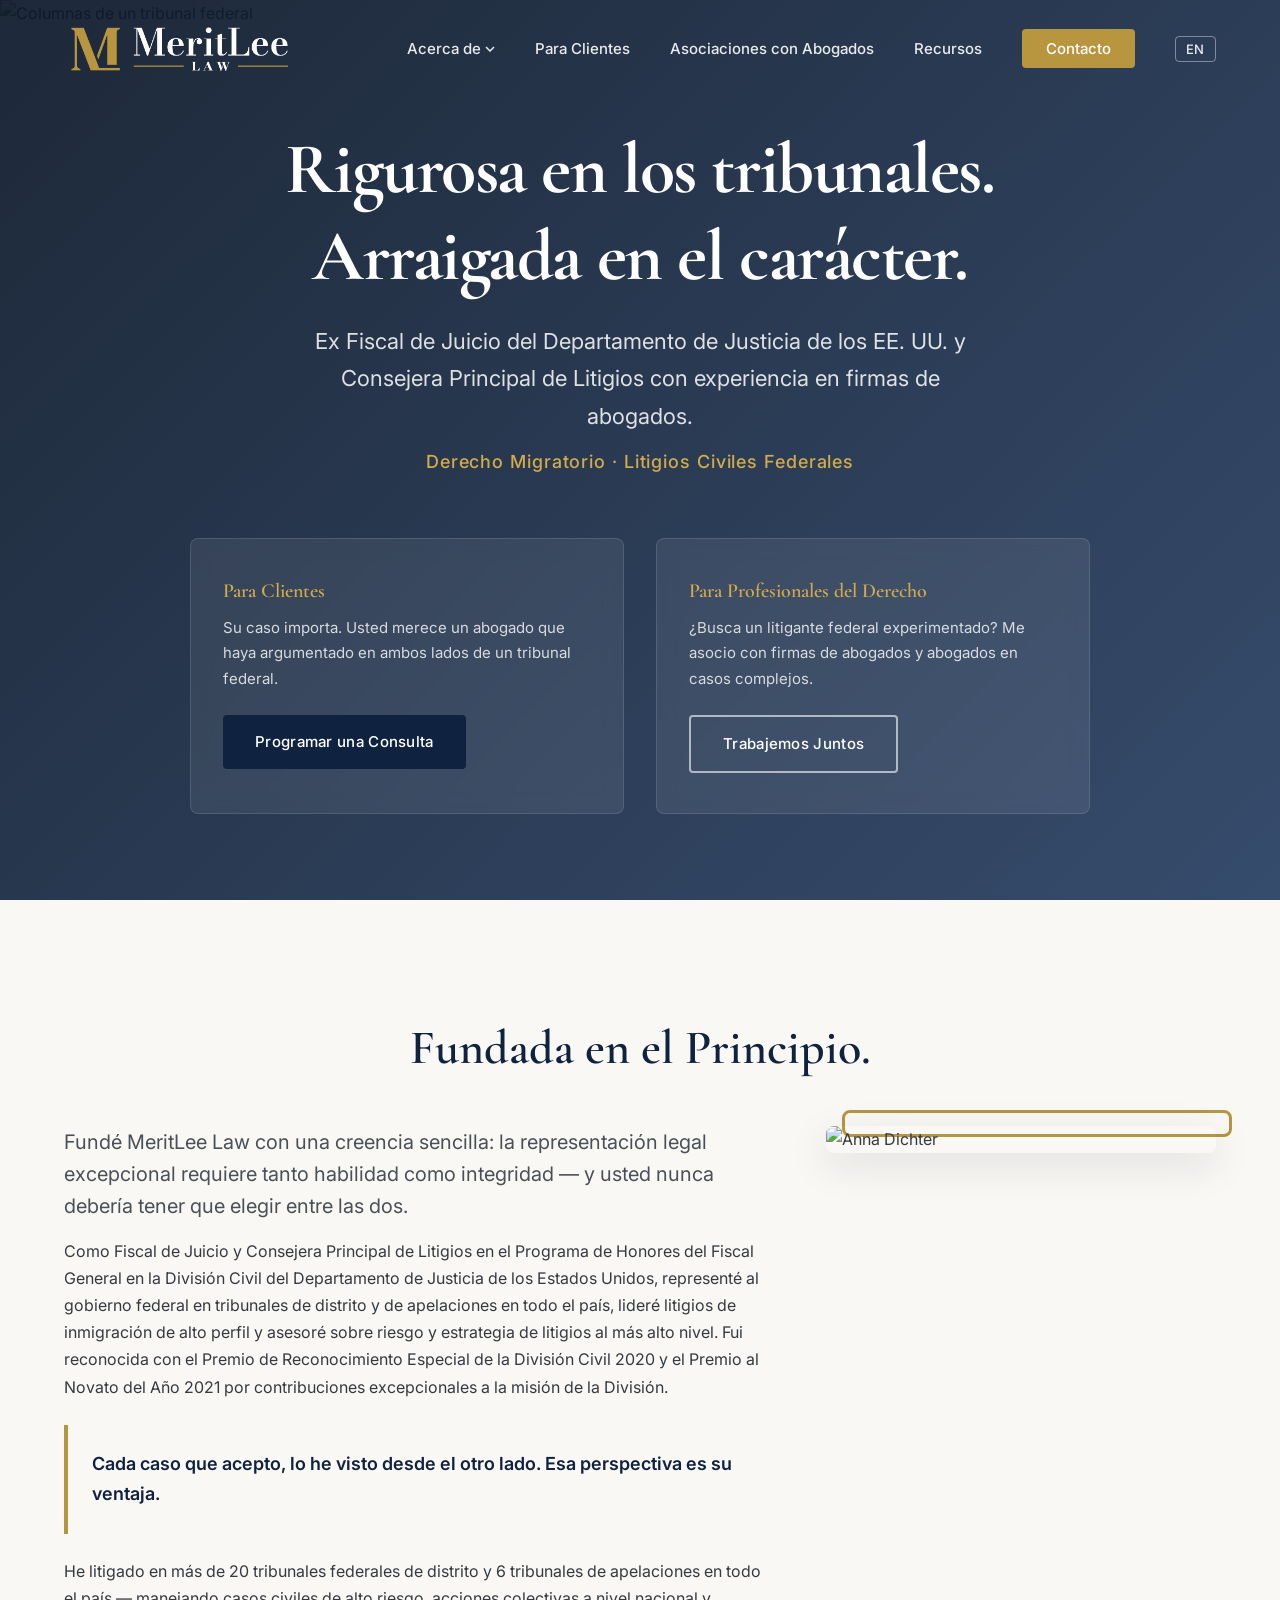
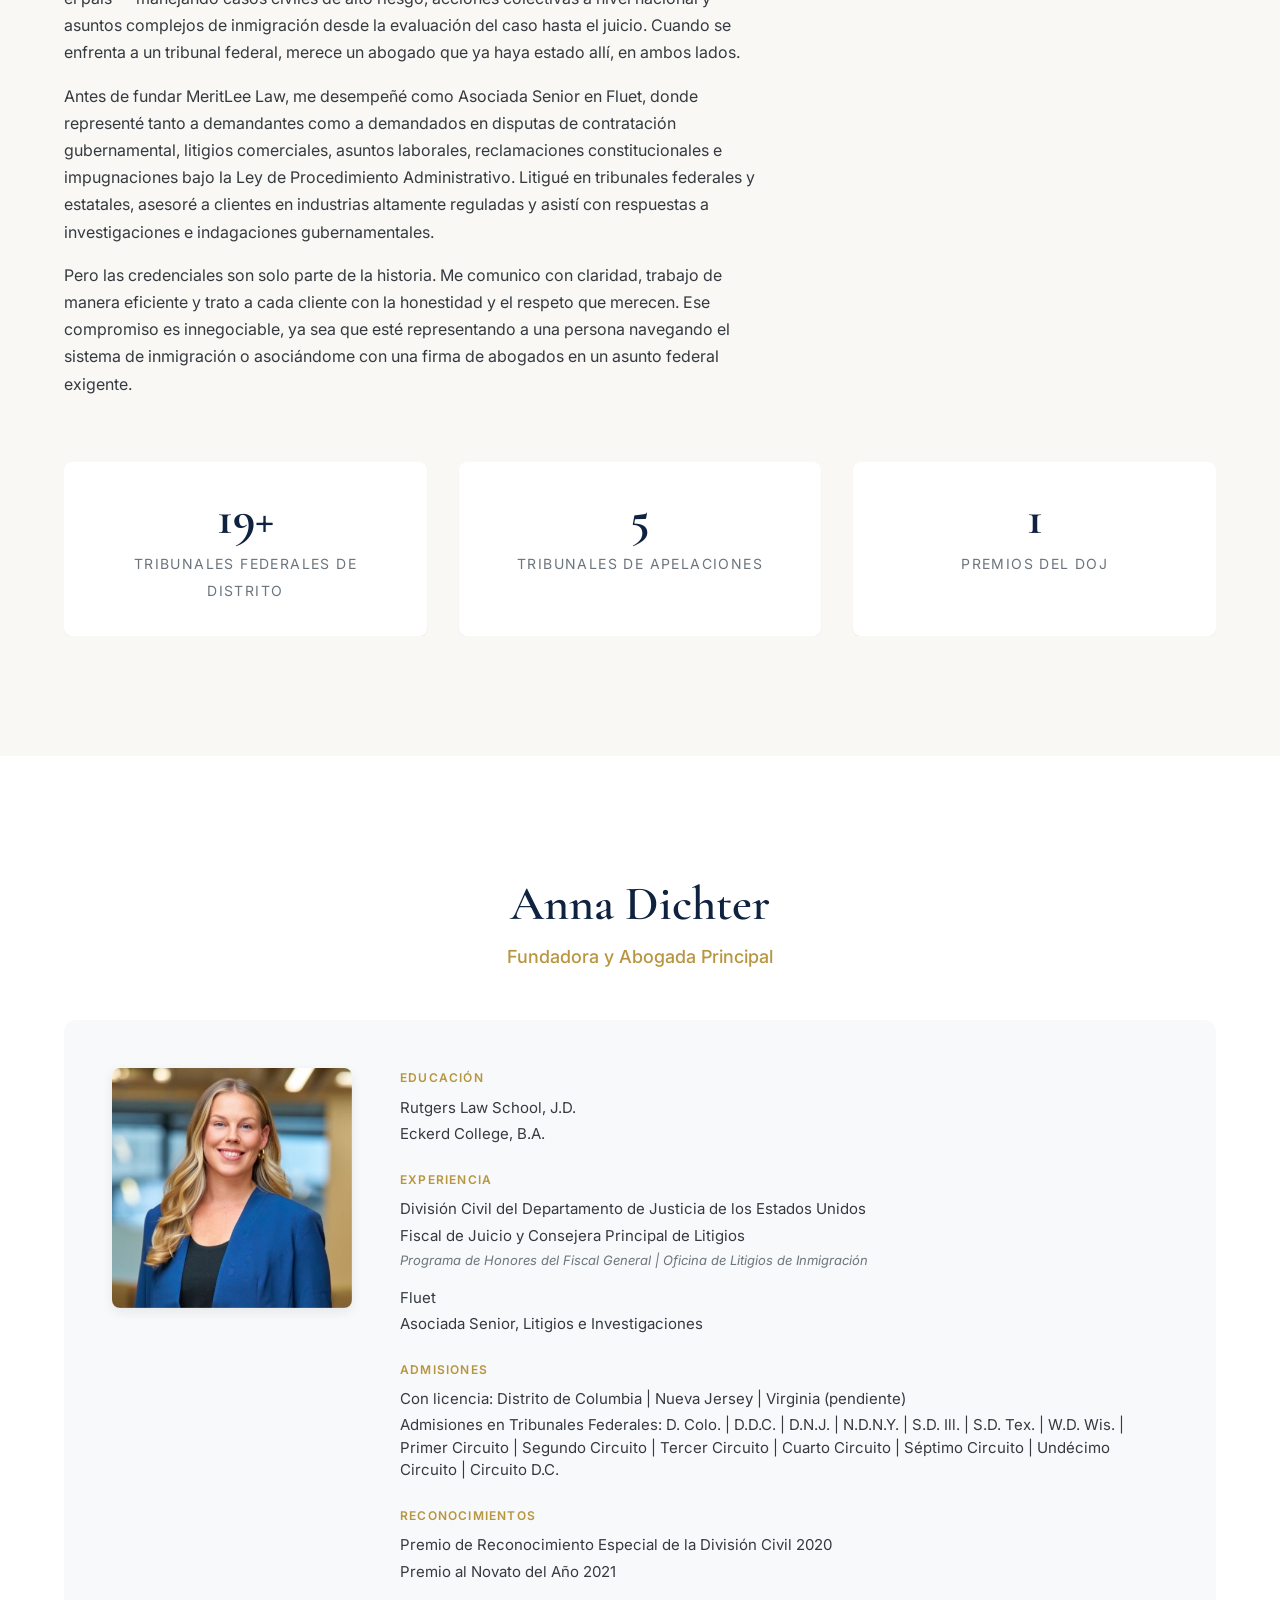
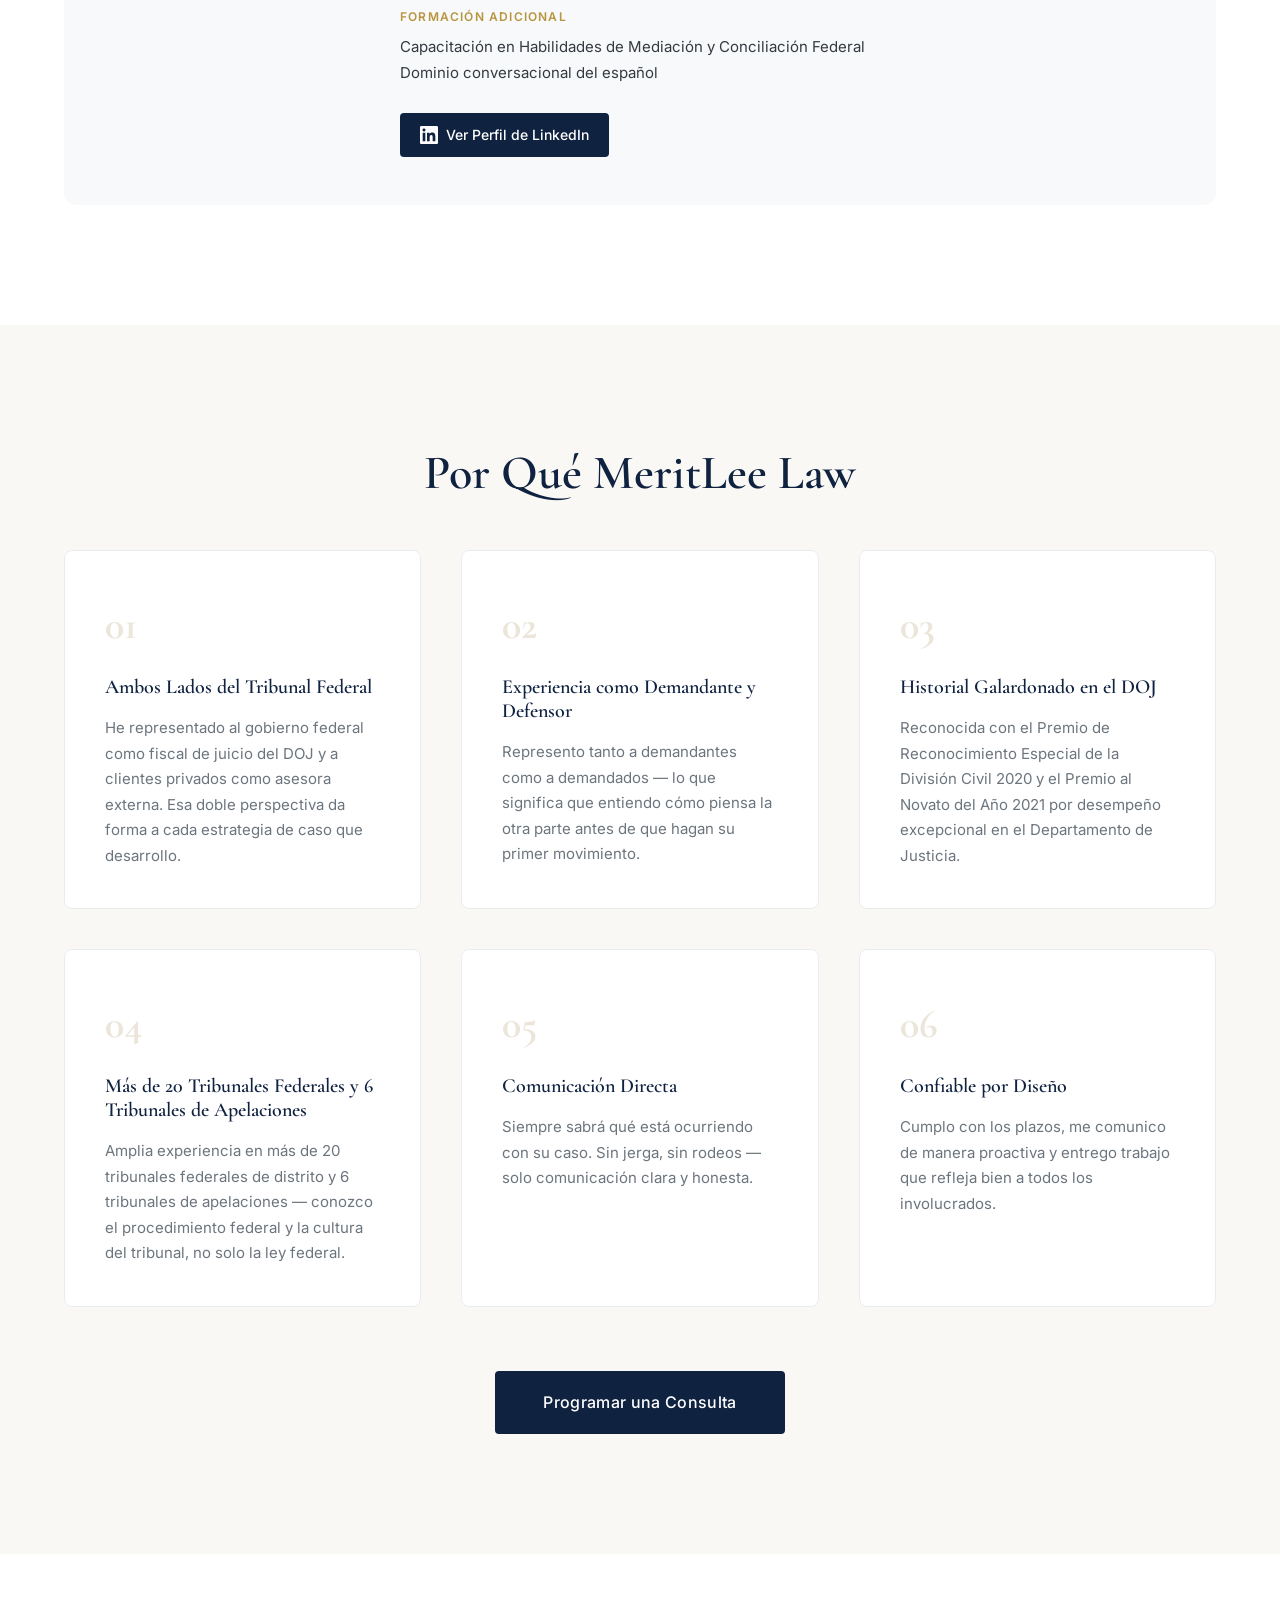
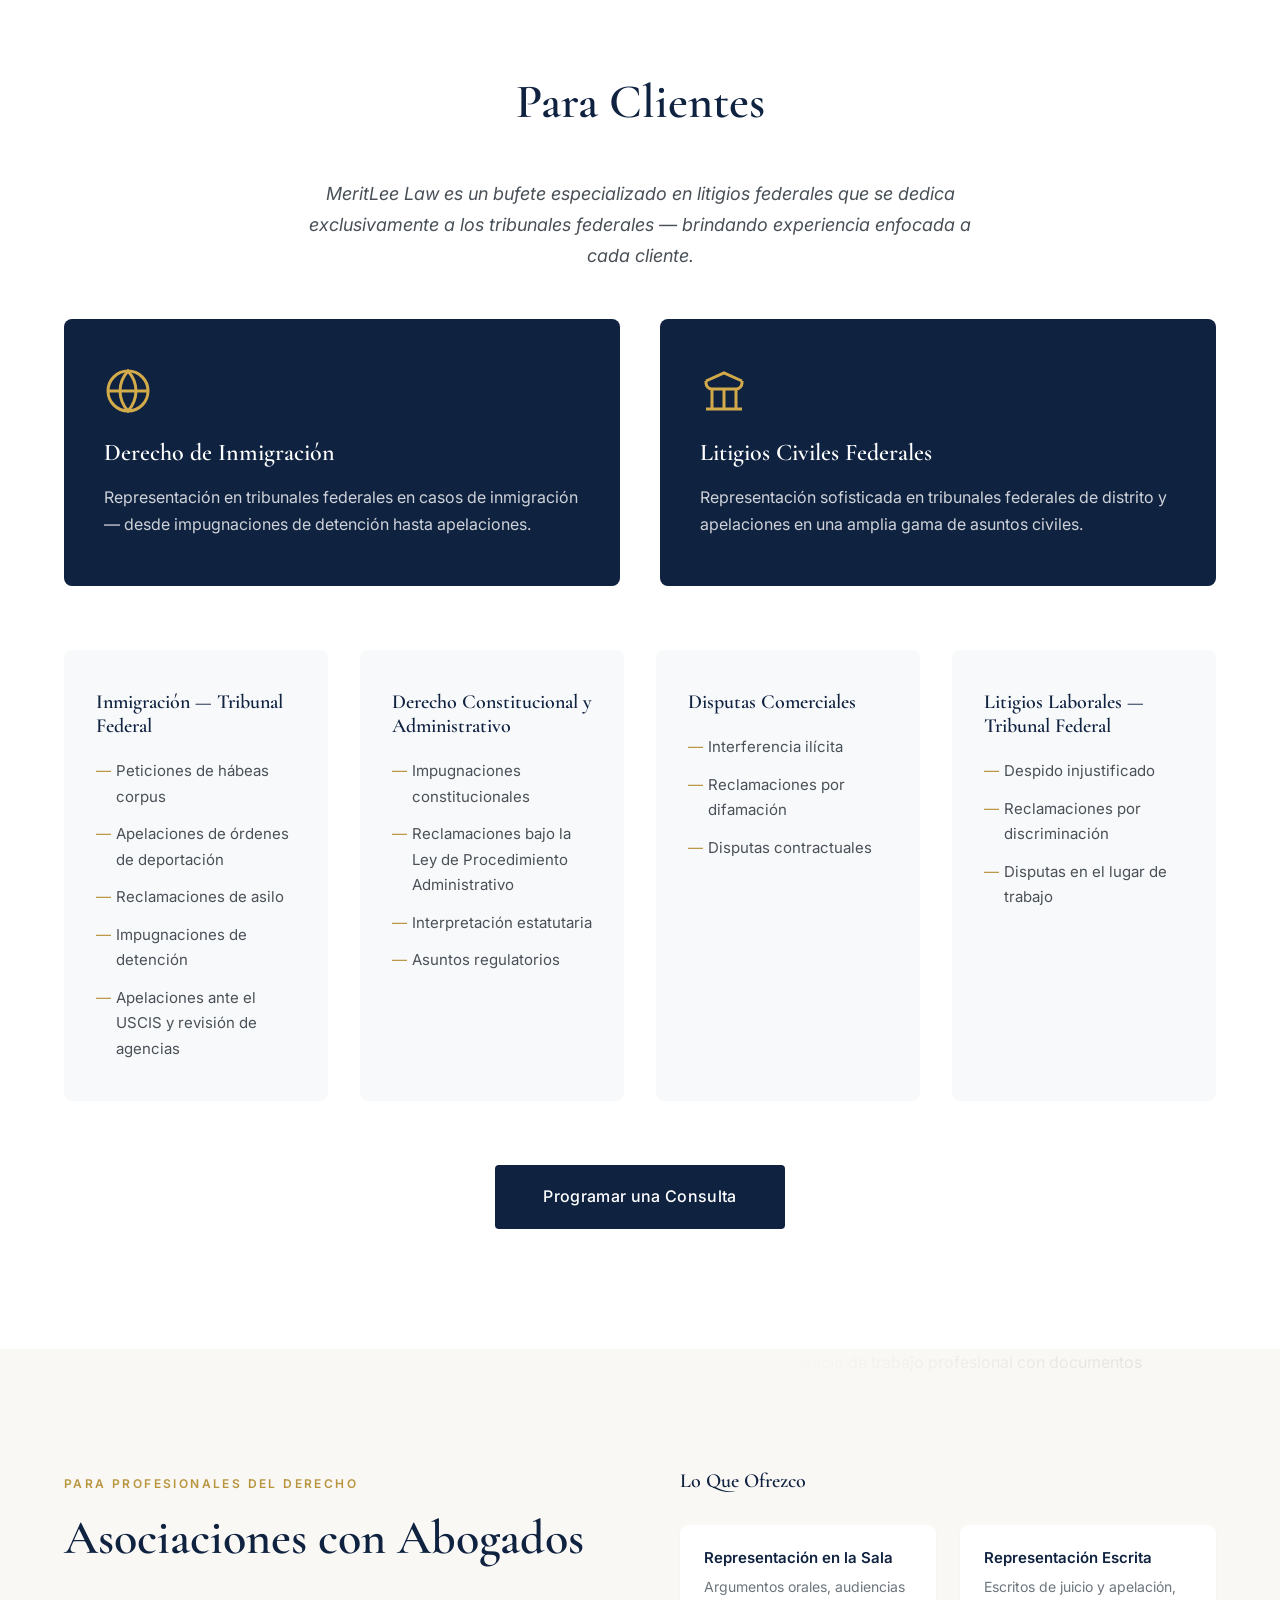
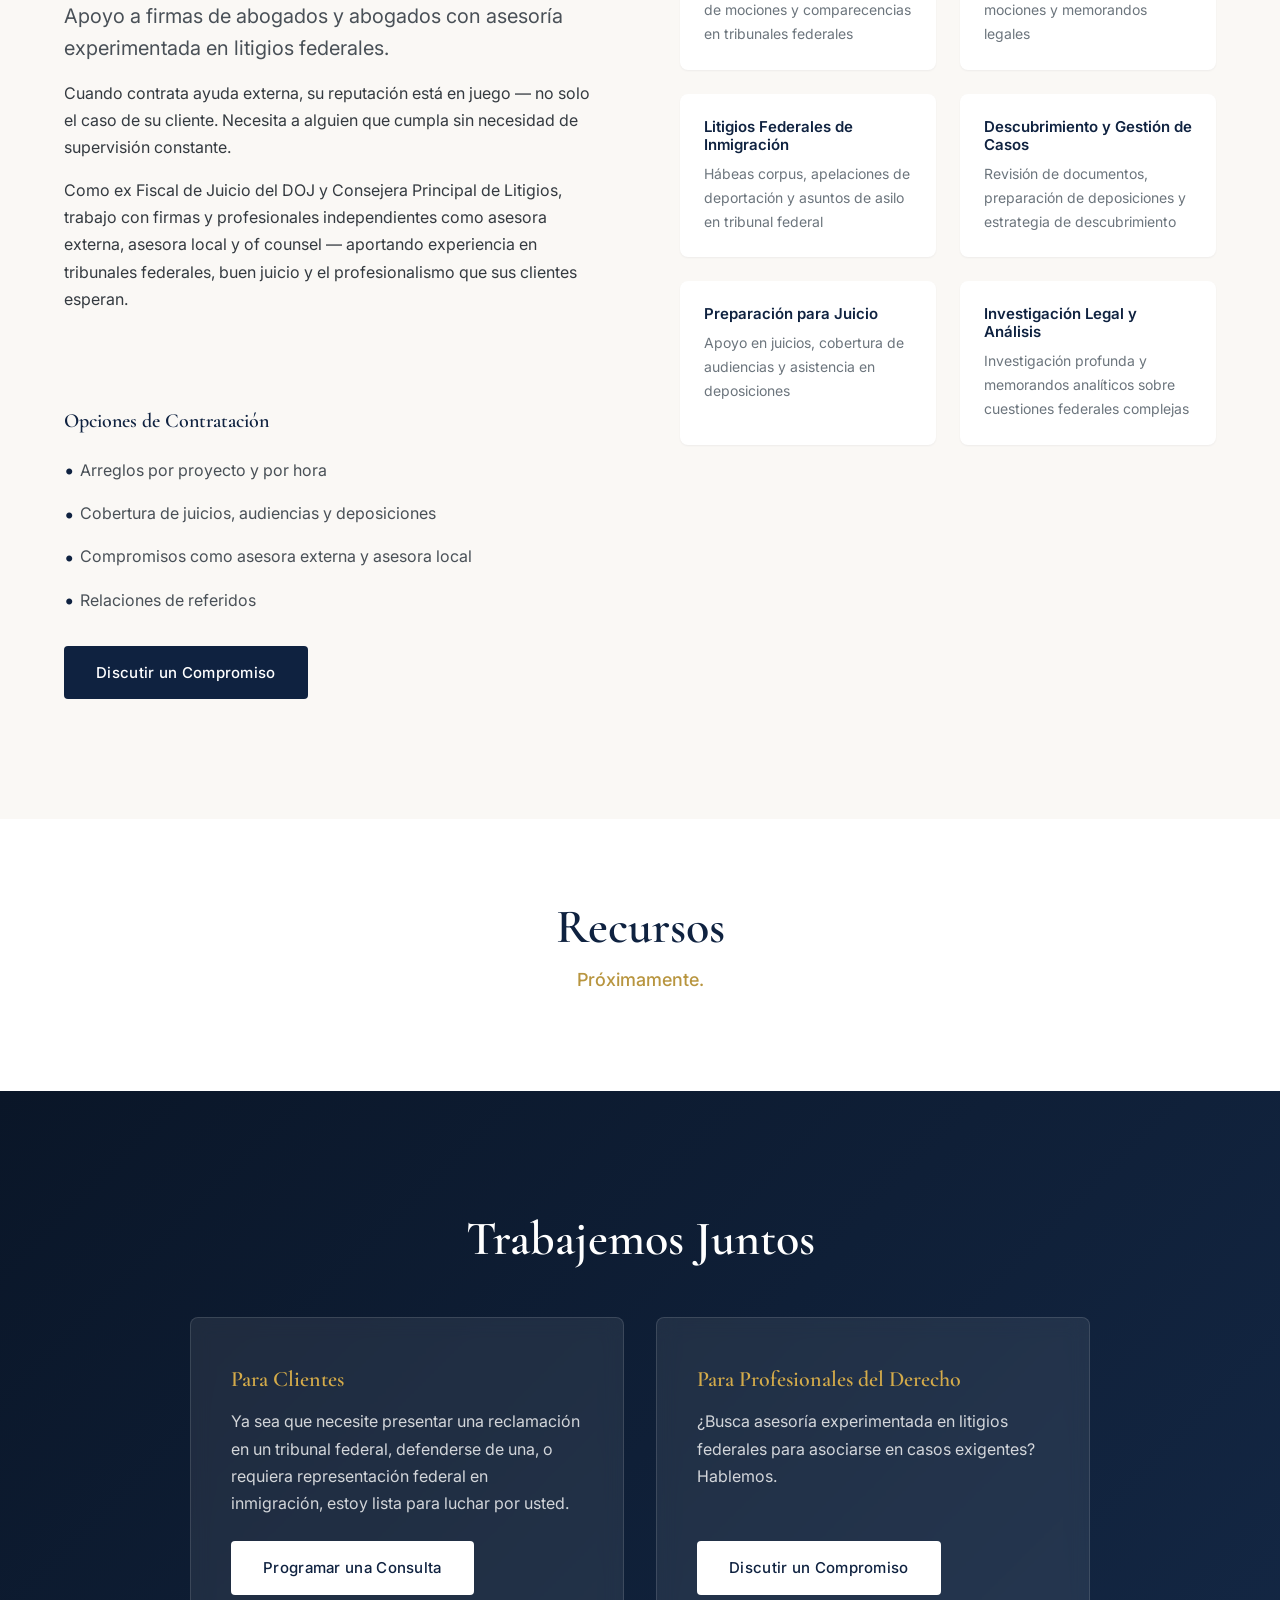
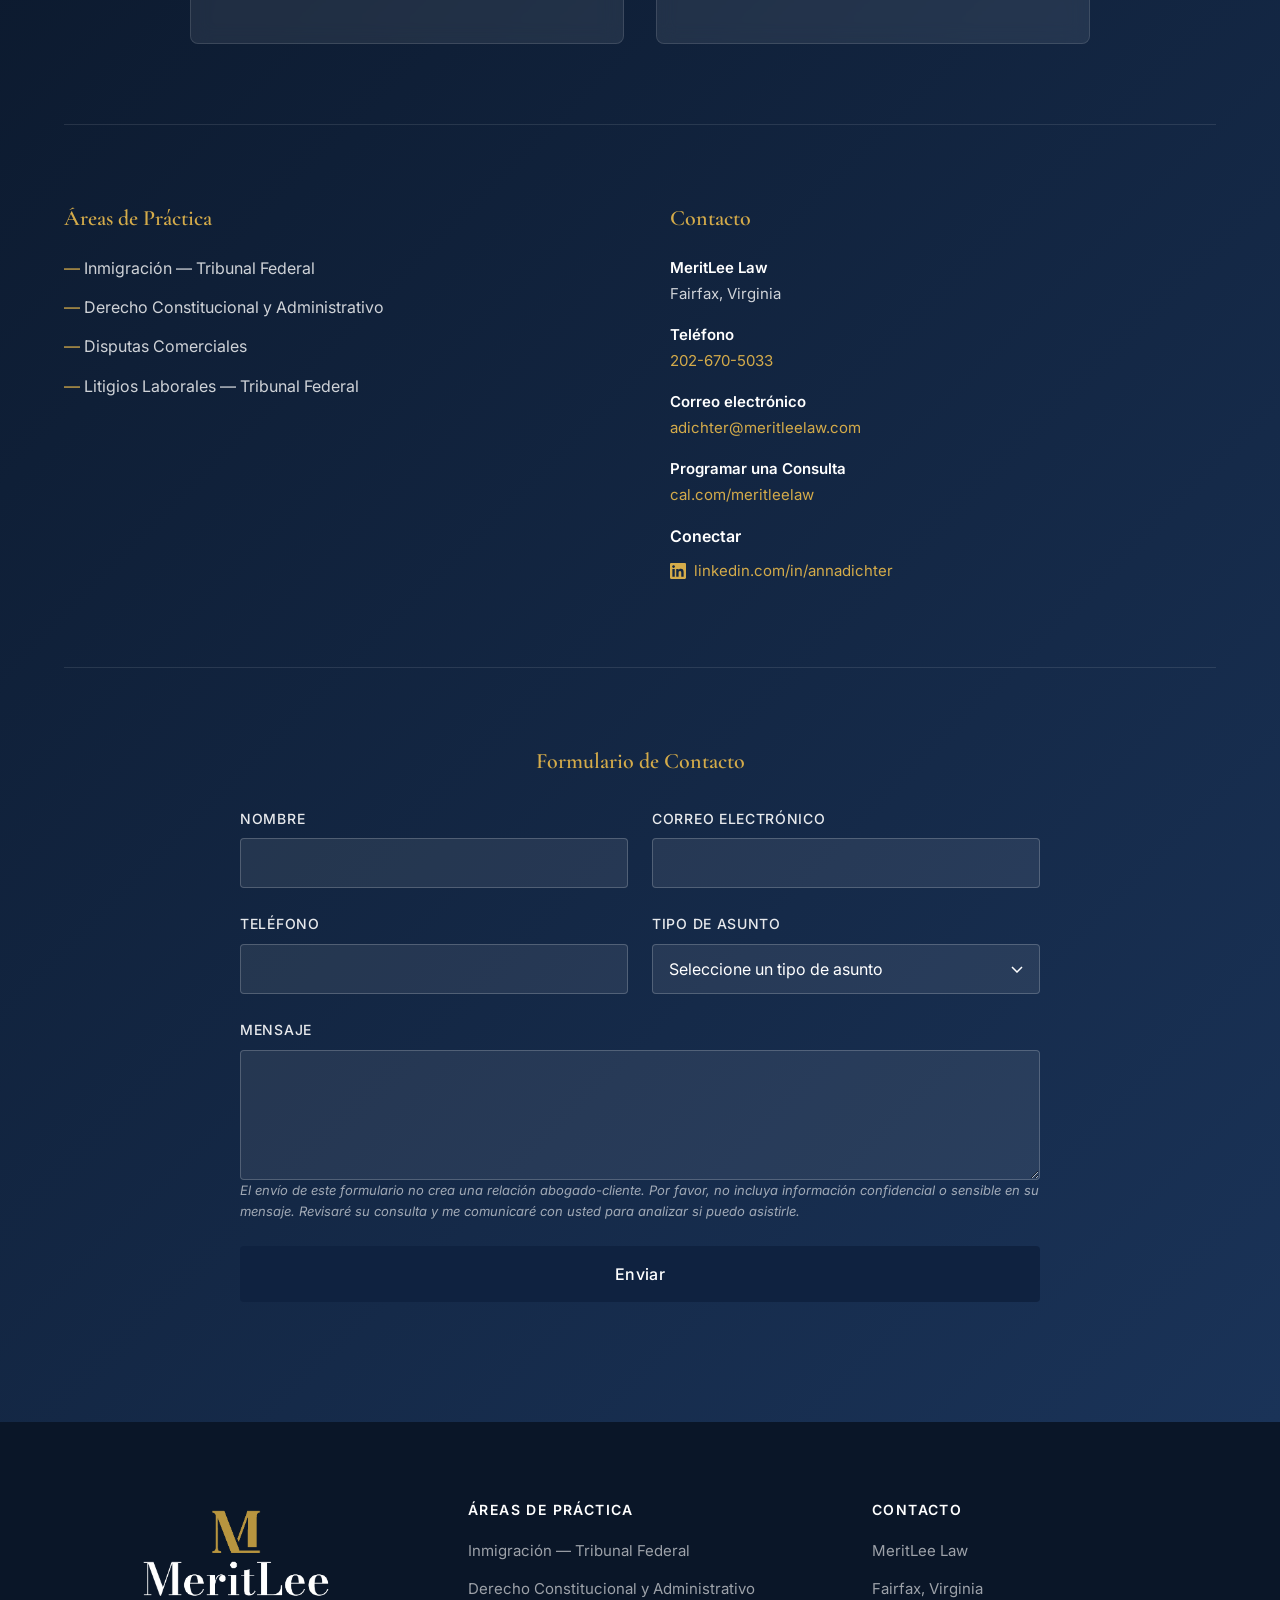
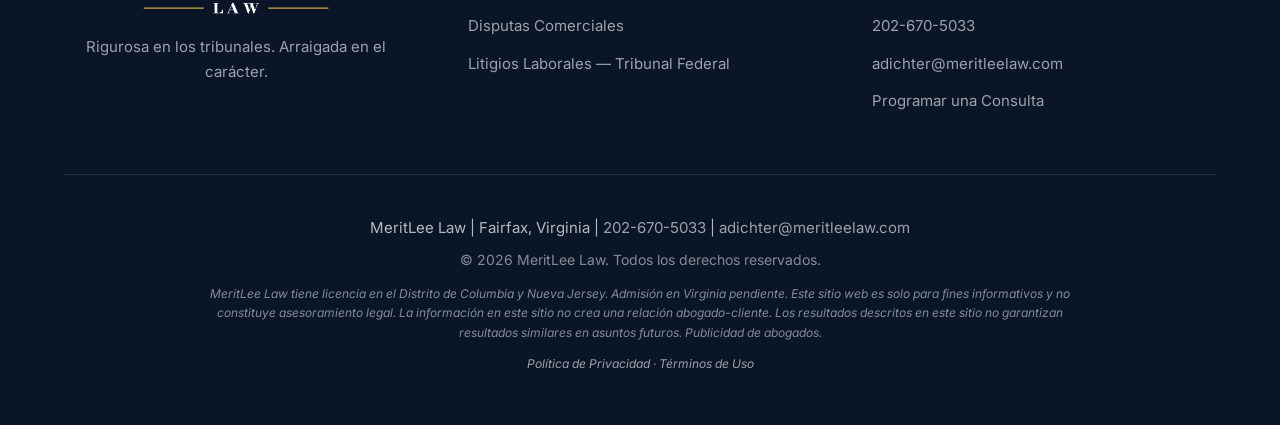
==== commit fd63f43a: "Add Privacy Policy and Terms of Use modal overlays Replace static "available upon request" footer te" ====
--- a/es/index.html
+++ b/es/index.html
@@ -485,10 +485,110 @@
                 <p class="footer-contact-line">MeritLee Law | Fairfax, Virginia | <a href="tel:2026705033">202-670-5033</a> | <a href="mailto:adichter@meritleelaw.com">adichter@meritleelaw.com</a></p>
                 <p>&copy; 2026 MeritLee Law. Todos los derechos reservados.</p>
                 <p class="disclaimer">MeritLee Law tiene licencia en el Distrito de Columbia y Nueva Jersey. Admisi&oacute;n en Virginia pendiente. Este sitio web es solo para fines informativos y no constituye asesoramiento legal. La informaci&oacute;n en este sitio no crea una relaci&oacute;n abogado-cliente. Los resultados descritos en este sitio no garantizan resultados similares en asuntos futuros. Publicidad de abogados.</p>
-                <p class="disclaimer">La Pol&iacute;tica de Privacidad y los T&eacute;rminos de Uso est&aacute;n disponibles a petici&oacute;n.</p>
+                <p class="disclaimer footer-legal-links">
+                    <a href="#" onclick="event.preventDefault();document.getElementById('pp').classList.add('open')">Pol&iacute;tica de Privacidad</a> · <a href="#" onclick="event.preventDefault();document.getElementById('tu').classList.add('open')">T&eacute;rminos de Uso</a>
+                </p>
             </div>
         </div>
     </footer>
+
+    <!-- Privacy Policy Modal -->
+    <div class="legal-overlay" id="pp" onclick="if(event.target===this)this.classList.remove('open')">
+        <div class="legal-modal">
+            <div class="legal-modal-head">
+                <div>
+                    <h2>Privacy Policy</h2>
+                    <div class="legal-eff">Effective: April 9, 2026 · MeritLee Law</div>
+                </div>
+                <button class="legal-close-btn" onclick="document.getElementById('pp').classList.remove('open')">Close</button>
+            </div>
+            <div class="legal-modal-body">
+                <div class="legal-notice"><p>This website is operated by MeritLee Law (Anna Dichter, Principal Attorney). Submitting information through this site does not create an attorney-client relationship.</p></div>
+
+                <h3>Information MeritLee Law collects</h3>
+                <p>When you use the contact form on this website, MeritLee Law collects the name, email address, phone number, and message content you voluntarily provide. MeritLee Law does not use cookies for tracking, run advertising networks, or collect any information automatically beyond standard server logs (IP address, browser type, pages visited) retained solely for security and operational purposes.</p>
+
+                <h3>How MeritLee Law uses your information</h3>
+                <ul>
+                    <li>To respond to your inquiry and determine whether MeritLee Law may be able to assist you.</li>
+                    <li>To fulfill any legal or ethical obligations that arise from your communication.</li>
+                    <li>MeritLee Law does not sell, rent, or share your personal information with third parties for marketing purposes.</li>
+                </ul>
+
+                <h3>Confidentiality notice</h3>
+                <p>Do not submit confidential, privileged, or sensitive information through this website. No attorney-client relationship is formed until a written engagement agreement is signed by both parties. Information submitted before such an agreement may not be protected by attorney-client privilege.</p>
+
+                <h3>Third-party services</h3>
+                <p>This site uses Cal.com for scheduling and LinkedIn for professional networking. Those platforms operate under their own privacy policies. MeritLee Law has no control over and assumes no responsibility for their practices.</p>
+
+                <h3>Data retention</h3>
+                <p>Inquiry submissions are retained only as long as necessary to respond to your request and comply with applicable professional responsibility rules, after which they are securely deleted.</p>
+
+                <h3>Your rights</h3>
+                <p>You may request access to, correction of, or deletion of personal information you have submitted by contacting MeritLee Law at <strong>adichter@meritleelaw.com</strong>. MeritLee Law will respond within a reasonable time.</p>
+
+                <h3>Contact</h3>
+                <p>MeritLee Law · adichter@meritleelaw.com · 202-670-5033</p>
+
+                <h3>Updates to this policy</h3>
+                <p>MeritLee Law may update this Privacy Policy as needed. Updates will be posted on this page with a revised effective date.</p>
+            </div>
+            <div class="legal-modal-foot">
+                <p>Questions? Contact adichter@meritleelaw.com</p>
+                <a href="#" onclick="event.preventDefault();document.getElementById('pp').classList.remove('open');document.getElementById('tu').classList.add('open')">View Terms of Use &rarr;</a>
+            </div>
+        </div>
+    </div>
+
+    <!-- Terms of Use Modal -->
+    <div class="legal-overlay" id="tu" onclick="if(event.target===this)this.classList.remove('open')">
+        <div class="legal-modal">
+            <div class="legal-modal-head">
+                <div>
+                    <h2>Terms of Use</h2>
+                    <div class="legal-eff">Effective: April 9, 2026 · MeritLee Law</div>
+                </div>
+                <button class="legal-close-btn" onclick="document.getElementById('tu').classList.remove('open')">Close</button>
+            </div>
+            <div class="legal-modal-body">
+                <div class="legal-notice"><p>By accessing or using this website, you agree to the following Terms of Use. If you do not agree, please do not use this site.</p></div>
+
+                <h3>No legal advice</h3>
+                <p>The content on this website is provided for general informational purposes only and does not constitute legal advice. No attorney-client relationship is created by visiting this site, reading its content, or submitting a contact form. You should not act or refrain from acting based on information on this site without first seeking advice from a licensed attorney.</p>
+
+                <h3>No attorney-client relationship</h3>
+                <p>An attorney-client relationship with MeritLee Law is formed only upon execution of a written engagement agreement signed by both you and Anna Dichter. Prior to that agreement, any information you transmit is not protected by attorney-client privilege.</p>
+
+                <h3>Licensure and federal practice</h3>
+                <p>Anna Dichter is licensed to practice law in the District of Columbia and New Jersey, with Virginia admission pending. MeritLee Law focuses on federal litigation and appears in federal courts throughout the country. Licensure in a particular state does not limit the ability to practice in federal courts in that or any other jurisdiction. Nothing on this website constitutes an offer to provide state court representation in jurisdictions where MeritLee Law is not licensed.</p>
+
+                <h3>No guarantees</h3>
+                <p>Past results described on this website do not guarantee or predict similar outcomes in future matters. Every case is unique and depends on its own facts, applicable law, and many other factors.</p>
+
+                <h3>Intellectual property</h3>
+                <p>All content on this website &mdash; including text, images, and design &mdash; is the property of MeritLee Law and may not be copied, reproduced, or distributed without prior written consent, except for brief quotations with attribution for non-commercial purposes.</p>
+
+                <h3>Third-party links</h3>
+                <p>This website may contain links to third-party websites (including Cal.com and LinkedIn). MeritLee Law is not responsible for the content, accuracy, or privacy practices of those sites.</p>
+
+                <h3>Limitation of liability</h3>
+                <p>To the fullest extent permitted by law, MeritLee Law shall not be liable for any damages arising from your use of or reliance on information contained on this website.</p>
+
+                <h3>Governing law</h3>
+                <p>These Terms of Use are governed by the laws of the Commonwealth of Virginia, without regard to its conflict-of-law provisions.</p>
+
+                <h3>Attorney advertising</h3>
+                <p>This website constitutes attorney advertising under applicable professional conduct rules. Prior results do not guarantee a similar outcome.</p>
+
+                <h3>Updates to these terms</h3>
+                <p>MeritLee Law may update these Terms of Use as needed. Continued use of this website after updates are posted constitutes acceptance of the revised terms.</p>
+            </div>
+            <div class="legal-modal-foot">
+                <p>Questions? Contact adichter@meritleelaw.com</p>
+                <a href="#" onclick="event.preventDefault();document.getElementById('tu').classList.remove('open');document.getElementById('pp').classList.add('open')">View Privacy Policy &rarr;</a>
+            </div>
+        </div>
+    </div>
 
     <script src="../script.js"></script>
 </body>
--- a/styles.css
+++ b/styles.css
@@ -1502,6 +1502,159 @@
     margin-right: auto !important;
 }
 
+/* Legal Modal (Privacy Policy / Terms of Use) */
+.footer-legal-links a {
+    color: rgba(255, 255, 255, 0.6);
+    text-decoration: none;
+    cursor: pointer;
+    border-bottom: 1px solid transparent;
+    transition: border-color var(--transition-fast), color var(--transition-fast);
+}
+
+.footer-legal-links a:hover {
+    color: var(--gold-400);
+    border-bottom-color: var(--gold-400);
+}
+
+.legal-overlay {
+    display: none;
+    position: fixed;
+    inset: 0;
+    background: rgba(10, 22, 40, 0.6);
+    z-index: 1000;
+    align-items: center;
+    justify-content: center;
+    padding: 1rem;
+}
+
+.legal-overlay.open {
+    display: flex;
+}
+
+.legal-modal {
+    background: var(--white);
+    border-radius: 12px;
+    max-width: 680px;
+    width: 100%;
+    max-height: 90vh;
+    display: flex;
+    flex-direction: column;
+    box-shadow: var(--shadow-xl);
+}
+
+.legal-modal-head {
+    padding: 1.25rem 1.5rem;
+    border-bottom: 1px solid var(--gray-200);
+    display: flex;
+    align-items: center;
+    justify-content: space-between;
+    flex-shrink: 0;
+}
+
+.legal-modal-head h2 {
+    font-family: var(--font-heading);
+    font-size: 1.25rem;
+    font-weight: 600;
+    color: var(--navy-800);
+    margin: 0;
+}
+
+.legal-eff {
+    font-size: 0.75rem;
+    color: var(--gray-600);
+    margin-top: 2px;
+}
+
+.legal-close-btn {
+    background: none;
+    border: 1px solid var(--gray-300);
+    border-radius: 6px;
+    padding: 4px 12px;
+    cursor: pointer;
+    font-size: 0.8125rem;
+    color: var(--gray-600);
+    font-family: var(--font-body);
+    transition: background var(--transition-fast);
+}
+
+.legal-close-btn:hover {
+    background: var(--gray-100);
+}
+
+.legal-modal-body {
+    overflow-y: auto;
+    padding: 1.5rem;
+    flex: 1;
+}
+
+.legal-modal-body h3 {
+    font-family: var(--font-body);
+    font-size: 0.875rem;
+    font-weight: 500;
+    color: var(--navy-800);
+    margin: 1.25rem 0 0.4rem;
+}
+
+.legal-modal-body h3:first-child {
+    margin-top: 0;
+}
+
+.legal-modal-body p,
+.legal-modal-body li {
+    font-size: 0.875rem;
+    color: var(--gray-700);
+    line-height: 1.7;
+}
+
+.legal-modal-body ul {
+    padding-left: 1.25rem;
+    margin: 0.25rem 0;
+}
+
+.legal-modal-body li {
+    margin-bottom: 0.25rem;
+}
+
+.legal-notice {
+    background: var(--cream-100);
+    border-left: 3px solid var(--navy-600);
+    border-radius: 0 6px 6px 0;
+    padding: 0.75rem 1rem;
+    margin: 0 0 0.75rem;
+}
+
+.legal-notice p {
+    font-size: 0.8125rem !important;
+}
+
+.legal-modal-foot {
+    padding: 1rem 1.5rem;
+    border-top: 1px solid var(--gray-200);
+    display: flex;
+    justify-content: space-between;
+    align-items: center;
+    flex-shrink: 0;
+    flex-wrap: wrap;
+    gap: 8px;
+}
+
+.legal-modal-foot p {
+    font-size: 0.75rem;
+    color: var(--gray-500);
+    margin: 0;
+}
+
+.legal-modal-foot a {
+    font-size: 0.75rem;
+    color: var(--navy-600);
+    cursor: pointer;
+    text-decoration: none;
+}
+
+.legal-modal-foot a:hover {
+    color: var(--gold-500);
+}
+
 /* Responsive Design */
 @media (max-width: 1024px) {
     :root {
